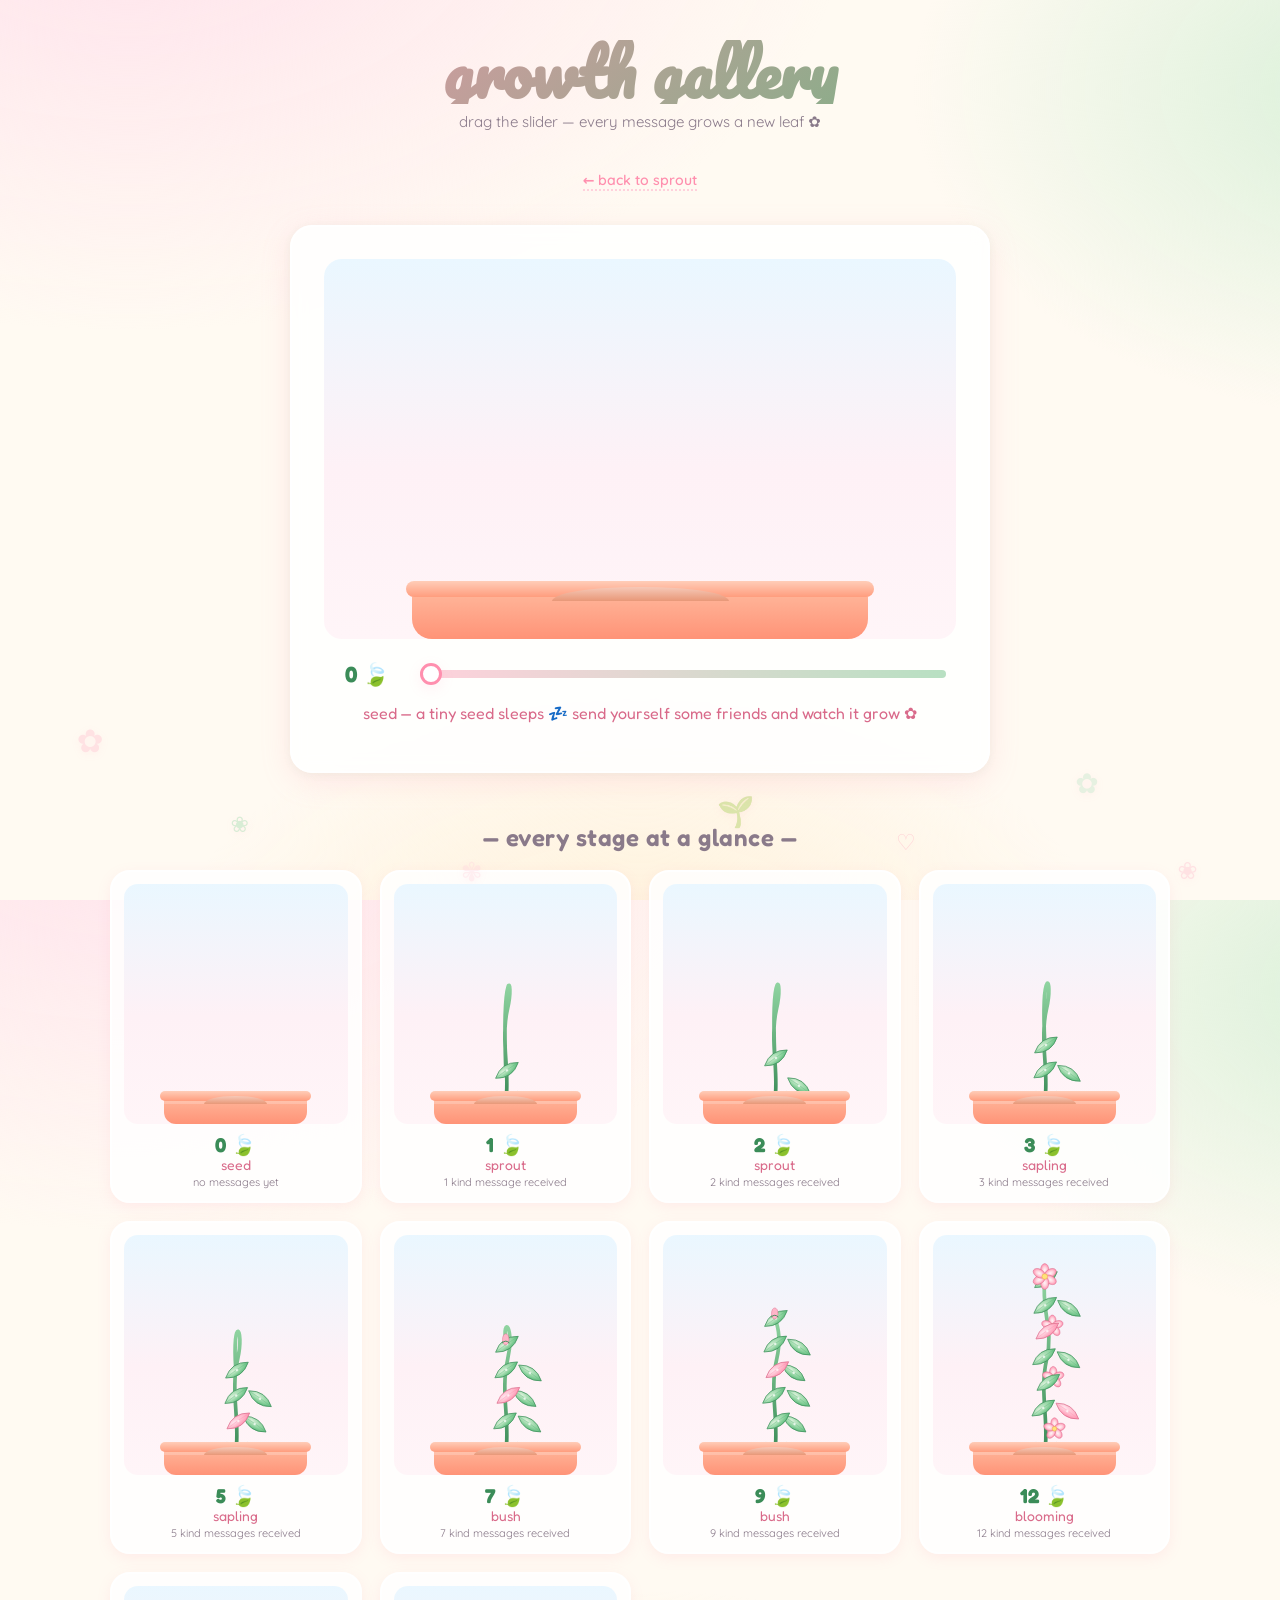
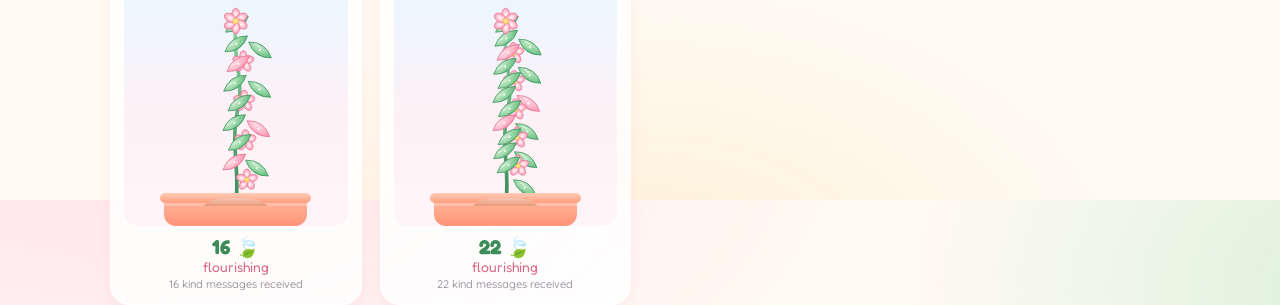
==== growth.html @ 99b77cde "initial commit: Sprout — cute plant-message app" ====
<!DOCTYPE html>
<html lang="en">
<head>
<meta charset="UTF-8" />
<meta name="viewport" content="width=device-width, initial-scale=1.0"/>
<title>Sprout ✿ growth gallery</title>
<link rel="preconnect" href="https://fonts.googleapis.com">
<link rel="preconnect" href="https://fonts.gstatic.com" crossorigin>
<link href="https://fonts.googleapis.com/css2?family=Fredoka:wght@400;500;600;700&family=Pacifico&family=Quicksand:wght@400;500;600&display=swap" rel="stylesheet">
<link rel="stylesheet" href="styles.css"/>
<style>
  body { padding-bottom: 60px; }

  .gallery-header {
    text-align: center;
    padding: 40px 20px 10px;
  }
  .gallery-header h1 { margin: 0; }
  .gallery-header .tagline { margin-top: 8px; }
  .gallery-back {
    display: inline-block;
    margin-top: 12px;
    font-size: 14px;
    color: var(--pink-500);
    text-decoration: none;
    font-weight: 600;
    border-bottom: 2px dotted var(--pink-200);
  }
  .gallery-back:hover { color: var(--pink-700); }

  .slider-card {
    max-width: 700px;
    margin: 24px auto;
    text-align: center;
  }
  .slider-card .big-plant {
    height: 380px;
    background: linear-gradient(180deg, #eaf7ff 0%, #fef1f6 55%, #fff5f8 100%);
    border-radius: 18px;
    overflow: hidden;
    position: relative;
    display: flex;
    justify-content: center;
    align-items: flex-end;
  }
  .slider-card .big-plant svg { width: 100%; height: 100%; }
  .slider-card .big-plant .ground {
    position: absolute; bottom: 38px; left: 18%; right: 18%; height: 14px;
    background: linear-gradient(180deg, #f6c9b8, #e89878);
    border-radius: 50% 50% 0 0 / 100% 100% 0 0;
    z-index: 1;
  }
  .slider-card .big-plant .pot-base {
    position: absolute; bottom: 0; left: 14%; right: 14%; height: 50px;
    background: linear-gradient(180deg, #ffb89c 0%, #ff9377 100%);
    border-radius: 0 0 20px 20px;
  }
  .slider-card .big-plant .pot-base::before {
    content: ''; position: absolute; top: -8px; left: -6px; right: -6px; height: 16px;
    background: linear-gradient(180deg, #ffcdb8, #ff9d7e); border-radius: 8px;
  }

  .slider-row {
    display: flex;
    align-items: center;
    gap: 16px;
    margin: 22px 8px 8px;
  }
  .slider-row input[type=range] {
    flex: 1;
    -webkit-appearance: none;
    appearance: none;
    height: 8px;
    background: linear-gradient(90deg, var(--pink-200), var(--green-200));
    border-radius: 999px;
    outline: none;
  }
  .slider-row input[type=range]::-webkit-slider-thumb {
    -webkit-appearance: none;
    appearance: none;
    width: 22px; height: 22px;
    background: white;
    border: 3px solid var(--pink-500);
    border-radius: 50%;
    cursor: pointer;
    box-shadow: var(--shadow-soft);
  }
  .slider-row input[type=range]::-moz-range-thumb {
    width: 22px; height: 22px;
    background: white;
    border: 3px solid var(--pink-500);
    border-radius: 50%;
    cursor: pointer;
  }
  .slider-readout {
    font-family: 'Fredoka', sans-serif;
    font-weight: 700;
    font-size: 22px;
    color: var(--green-700);
    min-width: 70px;
  }
  .slider-stage {
    font-family: 'Fredoka', sans-serif;
    color: var(--pink-700);
    font-size: 16px;
  }

  .grid-title {
    text-align: center;
    margin: 50px 0 18px;
    font-family: 'Fredoka', sans-serif;
    color: var(--ink-soft);
    font-weight: 600;
    letter-spacing: 0.5px;
  }
  .grid {
    max-width: 1100px;
    margin: 0 auto;
    padding: 0 20px;
    display: grid;
    grid-template-columns: repeat(auto-fit, minmax(220px, 1fr));
    gap: 18px;
  }
  .mini {
    background: rgba(255, 255, 255, 0.85);
    border: 2px solid white;
    border-radius: 20px;
    box-shadow: var(--shadow-soft);
    padding: 12px;
    text-align: center;
  }
  .mini .frame {
    position: relative;
    height: 240px;
    background: linear-gradient(180deg, #eaf7ff 0%, #fef1f6 55%, #fff5f8 100%);
    border-radius: 14px;
    overflow: hidden;
    display: flex;
    justify-content: center;
    align-items: flex-end;
  }
  .mini .frame svg { width: 100%; height: 100%; }
  .mini .frame .ground {
    position: absolute; bottom: 20px; left: 18%; right: 18%; height: 8px;
    background: linear-gradient(180deg, #f6c9b8, #e89878);
    border-radius: 50% 50% 0 0 / 100% 100% 0 0;
    z-index: 1;
  }
  .mini .frame .pot-base {
    position: absolute; bottom: 0; left: 18%; right: 18%; height: 28px;
    background: linear-gradient(180deg, #ffb89c 0%, #ff9377 100%);
    border-radius: 0 0 12px 12px;
  }
  .mini .frame .pot-base::before {
    content: ''; position: absolute; top: -5px; left: -4px; right: -4px; height: 10px;
    background: linear-gradient(180deg, #ffcdb8, #ff9d7e); border-radius: 5px;
  }
  .mini .count {
    margin-top: 10px;
    font-family: 'Fredoka', sans-serif;
    font-weight: 700;
    color: var(--green-700);
    font-size: 20px;
    line-height: 1.1;
  }
  .mini .stage {
    font-family: 'Fredoka', sans-serif;
    color: var(--pink-700);
    font-size: 14px;
  }
  .mini .small-label {
    font-size: 11px;
    color: var(--ink-soft);
    margin-top: 2px;
  }
</style>
</head>
<body>

<div class="floaties" aria-hidden="true">
  <span class="floaty">✿</span><span class="floaty">❀</span><span class="floaty">✾</span>
  <span class="floaty">🌱</span><span class="floaty">♡</span><span class="floaty">✿</span><span class="floaty">❀</span>
</div>

<div class="gallery-header">
  <h1 class="logo">growth gallery</h1>
  <p class="tagline">drag the slider — every message grows a new leaf ✿</p>
  <a class="gallery-back" href="index.html">← back to sprout</a>
</div>

<!-- big interactive slider -->
<div class="card slider-card">
  <div class="big-plant">
    <svg id="bigSvg" viewBox="0 0 400 520" preserveAspectRatio="xMidYMax meet"></svg>
    <div class="ground"></div>
    <div class="pot-base"></div>
  </div>
  <div class="slider-row">
    <span class="slider-readout"><span id="bigCount">0</span> 🍃</span>
    <input id="bigSlider" type="range" min="0" max="25" step="1" value="0"/>
  </div>
  <p class="slider-stage" id="bigStage">a tiny seed sleeps 💤</p>
</div>

<h2 class="grid-title">— every stage at a glance —</h2>

<div class="grid" id="grid"></div>

<script src="plant.js"></script>
<script>
  // fake leaves: drawPlant only reads .length (and per-leaf properties for click handlers,
  // which we skip here since openLeaf isn't defined on this page)
  const fakeLeaves = n => Array.from({ length: n }, (_, i) => ({
    msg: '', fromName: 'preview', fromId: 'preview', anon: false, at: Date.now() - i * 1000,
  }));

  // ---------- interactive slider ----------
  const slider = document.getElementById('bigSlider');
  const bigSvg = document.getElementById('bigSvg');
  const countLabel = document.getElementById('bigCount');
  const stageLabel = document.getElementById('bigStage');

  function renderBig(n) {
    countLabel.textContent = n;
    const info = stageInfo(n);
    stageLabel.textContent = `${info.name} — ${info.banner}`;
    drawPlant(fakeLeaves(n), bigSvg);
  }
  slider.addEventListener('input', e => renderBig(+e.target.value));
  renderBig(0);

  // ---------- mini grid ----------
  const stops = [0, 1, 2, 3, 5, 7, 9, 12, 16, 22];
  const grid = document.getElementById('grid');
  stops.forEach(n => {
    const info = stageInfo(n);
    const card = document.createElement('div');
    card.className = 'mini';
    card.innerHTML = `
      <div class="frame">
        <svg viewBox="0 0 400 520" preserveAspectRatio="xMidYMax meet"></svg>
        <div class="ground"></div>
        <div class="pot-base"></div>
      </div>
      <div class="count">${n} 🍃</div>
      <div class="stage">${info.name}</div>
      <div class="small-label">${n === 0 ? 'no messages yet' : `${n} kind message${n > 1 ? 's' : ''} received`}</div>
    `;
    grid.appendChild(card);
    const svg = card.querySelector('svg');
    drawPlant(fakeLeaves(n), svg);
  });
</script>

</body>
</html>
---- styles.css ----
/* ============================================================
   Sprout ✿ — pastel cute UI
   ============================================================ */

:root {
  --pink-50:  #fff5f8;
  --pink-100: #ffe3ec;
  --pink-200: #ffd1dc;
  --pink-300: #ffb5c9;
  --pink-500: #ff8fae;
  --pink-700: #d96a8a;

  --green-50:  #f0faf0;
  --green-100: #d8f0d8;
  --green-200: #b8e0c2;
  --green-300: #8fd3a0;
  --green-500: #5ab97a;
  --green-700: #3b8c58;

  --cream:    #fffaf2;
  --ink:      #5a4a5a;
  --ink-soft: #8a7a8a;
  --line:     #f3d6e0;

  --shadow: 0 8px 30px rgba(255, 143, 174, 0.18),
            0 2px 8px  rgba(143, 211, 160, 0.12);
  --shadow-soft: 0 4px 14px rgba(255, 143, 174, 0.12);
  --radius: 22px;
}

* { box-sizing: border-box; }

[hidden] { display: none !important; }

html, body { height: 100%; }

body {
  margin: 0;
  font-family: 'Quicksand', 'Fredoka', system-ui, sans-serif;
  color: var(--ink);
  background:
    radial-gradient(1200px 700px at 10% -10%, var(--pink-100), transparent 60%),
    radial-gradient(900px  600px at 110% 10%, var(--green-100), transparent 55%),
    radial-gradient(800px  500px at 50% 110%, #fff0d6, transparent 60%),
    var(--cream);
  min-height: 100%;
  overflow-x: hidden;
}

/* ---------- floating decorations ---------- */
.floaties {
  position: fixed;
  inset: 0;
  pointer-events: none;
  z-index: 0;
  overflow: hidden;
}
.floaty {
  position: absolute;
  font-size: 28px;
  opacity: 0.35;
  animation: float linear infinite;
  filter: drop-shadow(0 2px 4px rgba(255, 143, 174, 0.25));
}
.floaty:nth-child(1) { left: 6%;  top: 80%;  font-size: 32px; animation-duration: 22s; color: var(--pink-300); }
.floaty:nth-child(2) { left: 18%; top: 90%;  font-size: 22px; animation-duration: 28s; animation-delay: -6s; color: var(--green-300); }
.floaty:nth-child(3) { left: 36%; top: 95%;  font-size: 26px; animation-duration: 25s; animation-delay: -12s; color: var(--pink-200); }
.floaty:nth-child(4) { left: 56%; top: 88%;  font-size: 30px; animation-duration: 30s; animation-delay: -4s; }
.floaty:nth-child(5) { left: 70%; top: 92%;  font-size: 22px; animation-duration: 26s; animation-delay: -16s; color: var(--pink-500); }
.floaty:nth-child(6) { left: 84%; top: 85%;  font-size: 28px; animation-duration: 24s; animation-delay: -9s; color: var(--green-200); }
.floaty:nth-child(7) { left: 92%; top: 95%;  font-size: 24px; animation-duration: 27s; animation-delay: -18s; color: var(--pink-300); }

@keyframes float {
  0%   { transform: translateY(0)    rotate(0deg);   opacity: 0; }
  10%  { opacity: 0.4; }
  90%  { opacity: 0.35; }
  100% { transform: translateY(-110vh) rotate(360deg); opacity: 0; }
}

/* ---------- views ---------- */
.view {
  position: relative;
  z-index: 1;
  min-height: 100vh;
}

/* ---------- typography ---------- */
.logo {
  font-family: 'Pacifico', cursive;
  font-size: 64px;
  margin: 0;
  background: linear-gradient(135deg, var(--pink-500), var(--green-500));
  -webkit-background-clip: text;
  background-clip: text;
  color: transparent;
  text-align: center;
  line-height: 1;
}
.logo.small { font-size: 32px; }
.tagline {
  text-align: center;
  margin: 6px 0 28px;
  color: var(--ink-soft);
  font-size: 15px;
}
h2 {
  font-family: 'Fredoka', sans-serif;
  font-weight: 600;
  margin: 0 0 4px;
  color: var(--pink-700);
}
h3 {
  font-family: 'Fredoka', sans-serif;
  margin: 0;
  color: var(--pink-700);
}
.muted { color: var(--ink-soft); font-size: 14px; margin: 0; }
.muted.small { font-size: 12px; }
.center { text-align: center; }

/* ---------- cards ---------- */
.card {
  background: rgba(255, 255, 255, 0.85);
  backdrop-filter: blur(8px);
  border-radius: var(--radius);
  border: 2px solid white;
  box-shadow: var(--shadow);
  padding: 32px;
}

/* ---------- auth ---------- */
#view-login, #view-signup {
  display: flex;
  align-items: center;
  justify-content: center;
  padding: 40px 20px;
}
.auth-card {
  width: 100%;
  max-width: 420px;
}
.form {
  display: flex;
  flex-direction: column;
  gap: 14px;
  margin-top: 8px;
}
.form label {
  display: flex;
  flex-direction: column;
  gap: 6px;
  font-size: 13px;
  font-weight: 600;
  color: var(--ink-soft);
  letter-spacing: 0.3px;
}
.hint-inline {
  font-weight: 500;
  font-size: 11px;
  color: var(--pink-500);
  letter-spacing: 0;
  margin-left: 4px;
}
.form input::placeholder,
.form textarea::placeholder {
  color: var(--pink-300);
  opacity: 0.85;
}
.form input, .form textarea {
  font-family: inherit;
  font-size: 15px;
  padding: 12px 16px;
  border-radius: 14px;
  border: 2px solid var(--line);
  background: white;
  color: var(--ink);
  outline: none;
  transition: border-color 0.18s, box-shadow 0.18s, transform 0.18s;
}
.form input:focus, .form textarea:focus {
  border-color: var(--pink-300);
  box-shadow: 0 0 0 4px var(--pink-100);
}
.form textarea { resize: vertical; min-height: 90px; }

.form .check {
  flex-direction: row;
  align-items: flex-start;
  gap: 10px;
  font-weight: 500;
  font-size: 13px;
  color: var(--ink);
}
.form .check input { width: 18px; height: 18px; margin-top: 2px; accent-color: var(--pink-500); }

/* ---------- buttons ---------- */
.btn {
  font-family: 'Fredoka', sans-serif;
  font-weight: 600;
  font-size: 16px;
  border: none;
  padding: 13px 22px;
  border-radius: 999px;
  cursor: pointer;
  transition: transform 0.15s, box-shadow 0.18s, filter 0.15s;
  letter-spacing: 0.3px;
  box-shadow: var(--shadow-soft);
}
.btn:hover  { transform: translateY(-2px); filter: brightness(1.04); }
.btn:active { transform: translateY(0);    filter: brightness(0.97); }
.btn-pink {
  background: linear-gradient(135deg, var(--pink-300), var(--pink-500));
  color: white;
}
.btn-green {
  background: linear-gradient(135deg, var(--green-200), var(--green-500));
  color: white;
}

.swap {
  margin: 18px 0 0;
  text-align: center;
  font-size: 14px;
  color: var(--ink-soft);
}
.swap a {
  color: var(--pink-500);
  font-weight: 600;
  text-decoration: none;
  border-bottom: 2px dotted var(--pink-200);
}
.swap a:hover { color: var(--pink-700); }

.error   { color: #e15a73; font-size: 13px; min-height: 18px; margin: 0; }
.success { color: var(--green-700); font-size: 13px; min-height: 18px; margin: 0; }

/* ---------- top bar ---------- */
.topbar {
  display: flex;
  align-items: center;
  justify-content: space-between;
  padding: 16px 28px;
  gap: 16px;
  flex-wrap: wrap;
}
.brand { cursor: pointer; }
.nav { display: flex; gap: 10px; flex-wrap: wrap; }
.navbtn {
  font-family: 'Fredoka', sans-serif;
  font-weight: 500;
  font-size: 14px;
  border: 2px solid white;
  background: rgba(255, 255, 255, 0.7);
  color: var(--ink);
  padding: 9px 16px;
  border-radius: 999px;
  cursor: pointer;
  box-shadow: var(--shadow-soft);
  transition: transform 0.15s, background 0.18s;
}
.navbtn:hover { transform: translateY(-1px); background: white; }
.navbtn.ghost { background: transparent; box-shadow: none; color: var(--ink-soft); border-color: transparent; }
.navbtn.ghost:hover { color: var(--pink-500); background: var(--pink-50); }

/* ---------- main layout ---------- */
.main-wrap {
  max-width: 1100px;
  margin: 0 auto;
  padding: 8px 24px 60px;
  display: grid;
  grid-template-columns: 320px 1fr;
  gap: 24px;
}
@media (max-width: 820px) {
  .main-wrap { grid-template-columns: 1fr; }
}

/* ---------- profile ---------- */
.profile-card { text-align: center; }
.avatar {
  width: 96px;
  height: 96px;
  border-radius: 50%;
  margin: 0 auto 12px;
  background: linear-gradient(135deg, var(--pink-200), var(--green-200));
  display: grid;
  place-items: center;
  font-size: 44px;
  box-shadow: var(--shadow-soft);
  border: 4px solid white;
}
.id-chip {
  display: inline-block;
  font-family: 'Fredoka', sans-serif;
  font-weight: 600;
  background: var(--pink-100);
  color: var(--pink-700);
  padding: 6px 14px;
  border-radius: 999px;
  margin: 4px 0 4px;
  cursor: pointer;
  user-select: all;
  letter-spacing: 0.4px;
  transition: background 0.18s;
}
.id-chip:hover { background: var(--pink-200); }
.stats {
  display: flex;
  justify-content: center;
  gap: 24px;
  margin: 18px 0 8px;
}
.stat {
  background: var(--green-50);
  padding: 12px 18px;
  border-radius: 16px;
  min-width: 92px;
  border: 2px solid var(--green-100);
}
.stat-num {
  font-family: 'Fredoka', sans-serif;
  font-weight: 700;
  font-size: 26px;
  color: var(--green-700);
  line-height: 1.1;
}
.stat-label {
  font-size: 12px;
  color: var(--ink-soft);
  margin-top: 2px;
  letter-spacing: 0.4px;
}
.hint {
  font-size: 13px;
  color: var(--ink-soft);
  margin: 14px 0 0;
  line-height: 1.5;
}

/* ---------- plant ---------- */
.plant-card { display: flex; flex-direction: column; }
.plant-stage-banner {
  text-align: center;
  font-family: 'Fredoka', sans-serif;
  font-size: 15px;
  color: var(--green-700);
  background: var(--green-50);
  border: 2px dashed var(--green-200);
  border-radius: 14px;
  padding: 8px 12px;
  margin-bottom: 14px;
}
.plant-area {
  position: relative;
  height: 520px;
  display: flex;
  justify-content: center;
  align-items: flex-end;
  overflow: hidden;
  border-radius: 18px;
  background:
    linear-gradient(180deg, #eaf7ff 0%, #fef1f6 55%, #fff5f8 100%);
}
.pot {
  position: relative;
  width: 100%;
  height: 100%;
  display: flex;
  justify-content: center;
  align-items: flex-end;
}
.pot svg { width: 100%; height: 100%; }
.ground {
  position: absolute;
  bottom: 38px;
  left: 0; right: 0;
  height: 14px;
  background: linear-gradient(180deg, #f6c9b8, #e89878);
  border-radius: 50% 50% 0 0 / 100% 100% 0 0;
  margin: 0 18%;
  z-index: 1;
}
.pot-base {
  position: absolute;
  bottom: 0;
  left: 14%; right: 14%;
  height: 50px;
  background: linear-gradient(180deg, #ffb89c 0%, #ff9377 100%);
  border-radius: 0 0 20px 20px;
  box-shadow: inset 0 8px 0 rgba(255, 255, 255, 0.2);
  z-index: 0;
}
.pot-base::before {
  content: '';
  position: absolute;
  top: -8px; left: -6px; right: -6px;
  height: 16px;
  background: linear-gradient(180deg, #ffcdb8, #ff9d7e);
  border-radius: 8px;
}

/* leaves are svg <g> elements, click target */
#plantSvg g.leaf { cursor: pointer; transition: transform 0.25s; transform-box: fill-box; transform-origin: center; }
#plantSvg g.leaf:hover { transform: scale(1.12); }
#plantSvg g.flower { cursor: pointer; transform-box: fill-box; transform-origin: center; }
#plantSvg g.flower:hover { transform: scale(1.12); }
#plantSvg .grow-in { animation: growIn 0.6s ease-out both; transform-box: fill-box; transform-origin: center; }
@keyframes growIn {
  0%   { transform: scale(0) rotate(-20deg); opacity: 0; }
  60%  { transform: scale(1.15) rotate(8deg); opacity: 1; }
  100% { transform: scale(1) rotate(0); }
}
#plantSvg .sway { animation: sway 4s ease-in-out infinite; transform-box: fill-box; transform-origin: bottom center; }
@keyframes sway {
  0%, 100% { transform: rotate(-2deg); }
  50%      { transform: rotate(2deg); }
}

/* ---------- modal ---------- */
.modal {
  position: fixed;
  inset: 0;
  background: rgba(90, 74, 90, 0.35);
  backdrop-filter: blur(4px);
  display: flex;
  align-items: center;
  justify-content: center;
  z-index: 50;
  padding: 20px;
  animation: fadeIn 0.18s ease-out;
}
@keyframes fadeIn { from { opacity: 0; } to { opacity: 1; } }
.modal-card {
  background: var(--cream);
  border-radius: var(--radius);
  border: 2px solid white;
  box-shadow: var(--shadow);
  padding: 28px;
  width: 100%;
  max-width: 440px;
  position: relative;
  animation: pop 0.22s ease-out;
}
.modal-card.wide  { max-width: 560px; }
.modal-card.small { max-width: 380px; }
@keyframes pop {
  from { transform: scale(0.94); opacity: 0; }
  to   { transform: scale(1);    opacity: 1; }
}
.x {
  position: absolute;
  top: 12px; right: 14px;
  border: none;
  background: var(--pink-100);
  color: var(--pink-700);
  width: 30px; height: 30px;
  border-radius: 50%;
  cursor: pointer;
  font-weight: 600;
  font-family: inherit;
  transition: background 0.18s, transform 0.15s;
}
.x:hover { background: var(--pink-200); transform: rotate(90deg); }

/* ---------- sent list ---------- */
.sent-list {
  list-style: none;
  padding: 0;
  margin: 16px 0 0;
  max-height: 50vh;
  overflow-y: auto;
  display: flex;
  flex-direction: column;
  gap: 10px;
}
.sent-item {
  background: white;
  border: 2px solid var(--pink-100);
  border-radius: 16px;
  padding: 12px 14px;
}
.sent-item .row {
  display: flex;
  justify-content: space-between;
  font-size: 12px;
  color: var(--ink-soft);
  margin-bottom: 4px;
}
.sent-item .to {
  font-weight: 600;
  color: var(--pink-700);
}
.sent-item .anon-tag {
  display: inline-block;
  background: var(--green-100);
  color: var(--green-700);
  border-radius: 999px;
  padding: 1px 8px;
  font-size: 11px;
  margin-left: 6px;
}
.sent-item .msg { font-size: 14px; }
.empty {
  text-align: center;
  color: var(--ink-soft);
  padding: 30px 0;
  font-size: 14px;
}

/* ---------- leaf modal ---------- */
.leaf-head {
  display: flex;
  align-items: center;
  gap: 14px;
  margin-bottom: 10px;
}
.leaf-emoji {
  font-size: 32px;
  background: var(--green-100);
  width: 56px;
  height: 56px;
  border-radius: 50%;
  display: grid;
  place-items: center;
  border: 3px solid white;
  box-shadow: var(--shadow-soft);
}
.leaf-msg {
  background: var(--pink-50);
  border: 2px solid var(--pink-100);
  border-radius: 14px;
  padding: 14px;
  font-size: 15px;
  line-height: 1.5;
  white-space: pre-wrap;
  word-break: break-word;
}

/* ---------- toast ---------- */
.toast {
  position: fixed;
  bottom: 30px;
  left: 50%;
  transform: translateX(-50%) translateY(20px);
  background: var(--green-500);
  color: white;
  padding: 12px 24px;
  border-radius: 999px;
  font-family: 'Fredoka', sans-serif;
  font-weight: 600;
  box-shadow: var(--shadow);
  z-index: 100;
  opacity: 0;
  transition: opacity 0.25s, transform 0.25s;
}
.toast.show {
  opacity: 1;
  transform: translateX(-50%) translateY(0);
}
.toast.pink { background: var(--pink-500); }
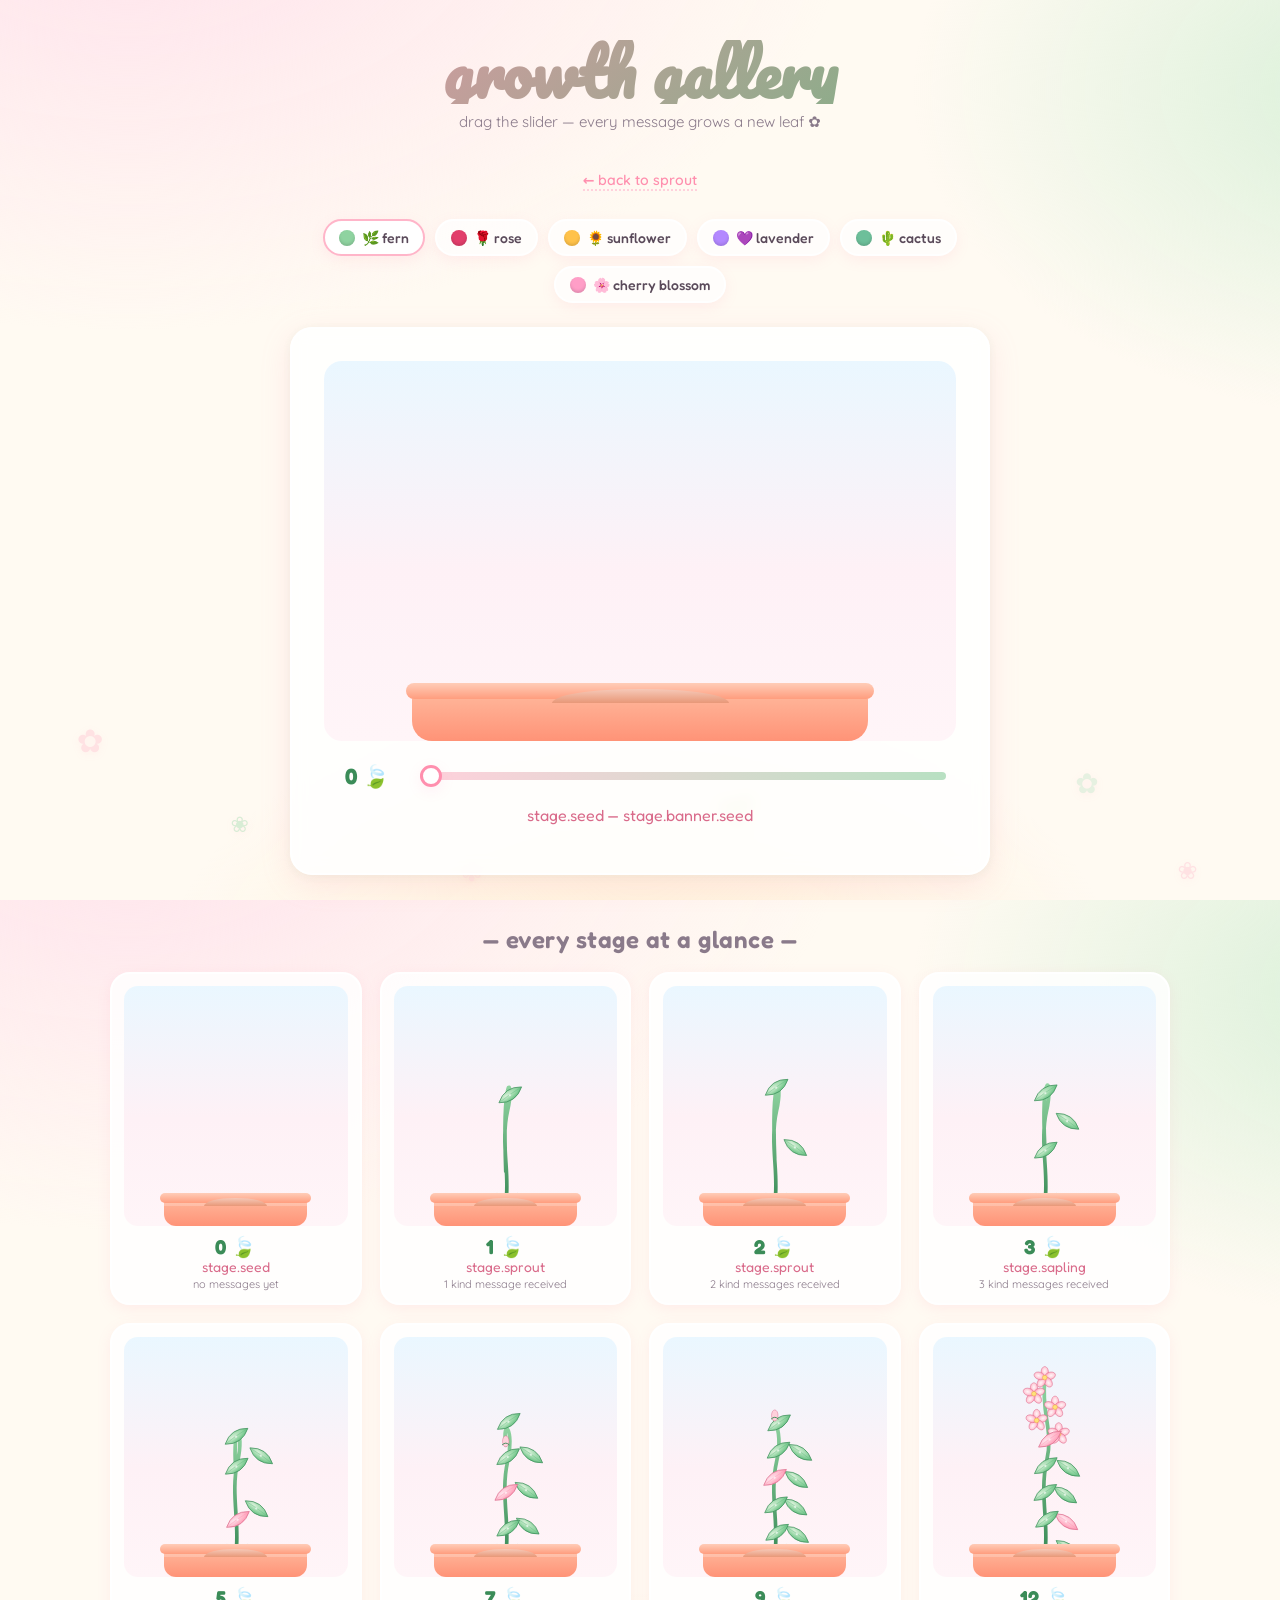
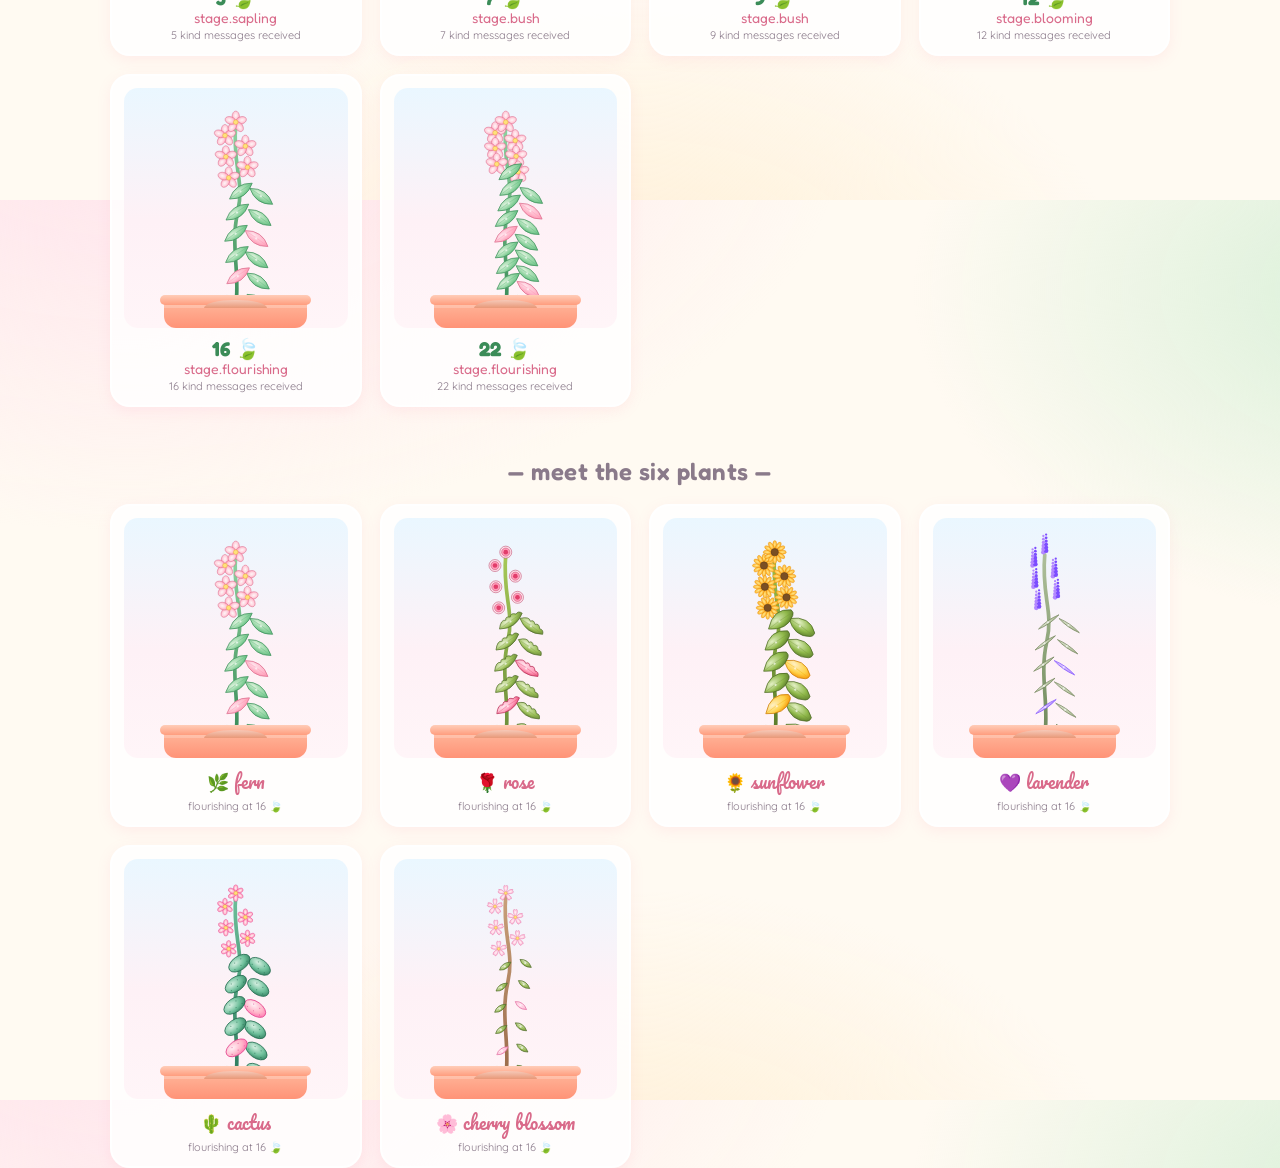
==== commit 9b518280: "unify avatar styling, clean URLs, growth gallery species - All profile avatars (profile card, topbar" ====
--- a/growth.html
+++ b/growth.html
@@ -28,6 +28,39 @@
   }
   .gallery-back:hover { color: var(--pink-700); }
 
+  /* species picker */
+  .species-picker {
+    display: flex;
+    flex-wrap: wrap;
+    justify-content: center;
+    gap: 10px;
+    max-width: 720px;
+    margin: 18px auto 0;
+    padding: 0 16px;
+  }
+  .species-btn {
+    display: inline-flex;
+    align-items: center;
+    gap: 7px;
+    font-family: 'Fredoka', sans-serif;
+    font-weight: 500;
+    font-size: 14px;
+    color: var(--ink);
+    background: rgba(255, 255, 255, 0.7);
+    border: 2px solid white;
+    border-radius: 999px;
+    padding: 8px 14px;
+    cursor: pointer;
+    box-shadow: var(--shadow-soft);
+    transition: transform 0.15s, border-color 0.18s, background 0.18s;
+  }
+  .species-btn:hover { transform: translateY(-1px); }
+  .species-btn.active { border-color: var(--pink-300); background: white; }
+  .species-swatch {
+    width: 16px; height: 16px; border-radius: 50%;
+    box-shadow: inset 0 -2px 3px rgba(0,0,0,0.12);
+  }
+
   .slider-card {
     max-width: 700px;
     margin: 24px auto;
@@ -173,6 +206,12 @@
     color: var(--ink-soft);
     margin-top: 2px;
   }
+  .mini .species-name {
+    font-family: 'Pacifico', cursive;
+    color: var(--pink-700);
+    font-size: 18px;
+    margin-top: 8px;
+  }
 </style>
 </head>
 <body>
@@ -185,8 +224,11 @@
 <div class="gallery-header">
   <h1 class="logo">growth gallery</h1>
   <p class="tagline">drag the slider — every message grows a new leaf ✿</p>
-  <a class="gallery-back" href="index.html">← back to sprout</a>
+  <a class="gallery-back" href="/">← back to sprout</a>
 </div>
+
+<!-- species picker -->
+<div class="species-picker" id="speciesPicker"></div>
 
 <!-- big interactive slider -->
 <div class="card slider-card">
@@ -203,16 +245,48 @@
 </div>
 
 <h2 class="grid-title">— every stage at a glance —</h2>
-
 <div class="grid" id="grid"></div>
+
+<h2 class="grid-title">— meet the six plants —</h2>
+<div class="grid" id="speciesGrid"></div>
 
 <script src="plant.js"></script>
 <script>
-  // fake leaves: drawPlant only reads .length (and per-leaf properties for click handlers,
-  // which we skip here since openLeaf isn't defined on this page)
+  // fake leaves: drawPlant only reads .length (and per-leaf props for click
+  // handlers, which we skip here since openLeaf isn't defined on this page)
   const fakeLeaves = n => Array.from({ length: n }, (_, i) => ({
     msg: '', fromName: 'preview', fromId: 'preview', anon: false, at: Date.now() - i * 1000,
   }));
+
+  // pretty labels + swatch colors for the six species (order matches PLANT_SPECIES)
+  const SPECIES_META = [
+    { name: 'fern',          emoji: '🌿', swatch: '#8fd3a0' },
+    { name: 'rose',          emoji: '🌹', swatch: '#e23e6b' },
+    { name: 'sunflower',     emoji: '🌻', swatch: '#ffc24a' },
+    { name: 'lavender',      emoji: '💜', swatch: '#b388ff' },
+    { name: 'cactus',        emoji: '🌵', swatch: '#6dbf9a' },
+    { name: 'cherry blossom',emoji: '🌸', swatch: '#ff9ec7' },
+  ];
+
+  let currentSpecies = 0;
+
+  // ---------- species picker ----------
+  const picker = document.getElementById('speciesPicker');
+  SPECIES_META.forEach((m, i) => {
+    const btn = document.createElement('button');
+    btn.className = 'species-btn' + (i === 0 ? ' active' : '');
+    btn.dataset.species = i;
+    btn.innerHTML = `<span class="species-swatch" style="background:${m.swatch}"></span>${m.emoji} ${m.name}`;
+    picker.appendChild(btn);
+  });
+  picker.addEventListener('click', e => {
+    const btn = e.target.closest('.species-btn');
+    if (!btn) return;
+    currentSpecies = +btn.dataset.species;
+    document.querySelectorAll('.species-btn').forEach(b => b.classList.toggle('active', b === btn));
+    renderBig(+slider.value);
+    renderStageGrid();
+  });
 
   // ---------- interactive slider ----------
   const slider = document.getElementById('bigSlider');
@@ -224,16 +298,38 @@
     countLabel.textContent = n;
     const info = stageInfo(n);
     stageLabel.textContent = `${info.name} — ${info.banner}`;
-    drawPlant(fakeLeaves(n), bigSvg);
+    drawPlant(fakeLeaves(n), bigSvg, { species: currentSpecies });
   }
   slider.addEventListener('input', e => renderBig(+e.target.value));
-  renderBig(0);
-
-  // ---------- mini grid ----------
+
+  // ---------- "every stage" grid (follows the selected species) ----------
   const stops = [0, 1, 2, 3, 5, 7, 9, 12, 16, 22];
   const grid = document.getElementById('grid');
-  stops.forEach(n => {
-    const info = stageInfo(n);
+  function renderStageGrid() {
+    grid.innerHTML = '';
+    stops.forEach(n => {
+      const info = stageInfo(n);
+      const card = document.createElement('div');
+      card.className = 'mini';
+      card.innerHTML = `
+        <div class="frame">
+          <svg viewBox="0 0 400 520" preserveAspectRatio="xMidYMax meet"></svg>
+          <div class="ground"></div>
+          <div class="pot-base"></div>
+        </div>
+        <div class="count">${n} 🍃</div>
+        <div class="stage">${info.name}</div>
+        <div class="small-label">${n === 0 ? 'no messages yet' : `${n} kind message${n > 1 ? 's' : ''} received`}</div>
+      `;
+      grid.appendChild(card);
+      drawPlant(fakeLeaves(n), card.querySelector('svg'), { species: currentSpecies });
+    });
+  }
+
+  // ---------- "meet the six plants" showcase (all species, flourishing) ----------
+  const speciesGrid = document.getElementById('speciesGrid');
+  const SHOWCASE_N = 16;
+  SPECIES_META.forEach((m, i) => {
     const card = document.createElement('div');
     card.className = 'mini';
     card.innerHTML = `
@@ -242,14 +338,16 @@
         <div class="ground"></div>
         <div class="pot-base"></div>
       </div>
-      <div class="count">${n} 🍃</div>
-      <div class="stage">${info.name}</div>
-      <div class="small-label">${n === 0 ? 'no messages yet' : `${n} kind message${n > 1 ? 's' : ''} received`}</div>
+      <div class="species-name">${m.emoji} ${m.name}</div>
+      <div class="small-label">flourishing at ${SHOWCASE_N} 🍃</div>
     `;
-    grid.appendChild(card);
-    const svg = card.querySelector('svg');
-    drawPlant(fakeLeaves(n), svg);
+    speciesGrid.appendChild(card);
+    drawPlant(fakeLeaves(SHOWCASE_N), card.querySelector('svg'), { species: i });
   });
+
+  // initial paint
+  renderBig(0);
+  renderStageGrid();
 </script>
 
 </body>
--- a/styles.css
+++ b/styles.css
@@ -32,11 +32,116 @@
 
 [hidden] { display: none !important; }
 
+/* ---------- language toggle ---------- */
+.lang-toggle {
+  position: fixed;
+  top: 14px;
+  right: 14px;
+  z-index: 100;
+  display: inline-flex;
+  align-items: center;
+  background: rgba(255, 255, 255, 0.85);
+  border: 1px solid var(--pink-100);
+  border-radius: 999px;
+  box-shadow: var(--shadow-soft);
+  padding: 3px;
+  font-family: 'Fredoka', 'Jua', sans-serif;
+  font-size: 12px;
+  backdrop-filter: blur(6px);
+}
+.lang-opt {
+  border: none;
+  background: transparent;
+  color: var(--ink-soft);
+  padding: 5px 11px;
+  border-radius: 999px;
+  cursor: pointer;
+  font-family: inherit;
+  font-size: inherit;
+  font-weight: 600;
+  transition: background 0.15s ease, color 0.15s ease;
+  min-width: 30px;
+}
+.lang-opt:hover:not(.active) { color: var(--pink-500); }
+.lang-opt.active {
+  background: var(--pink-300);
+  color: white;
+}
+[lang="ko"] .lang-opt { font-family: 'Quicksand', 'Jua', sans-serif; }
+/* inline variant sits inside the topbar nav, aligned with the tabs */
+.lang-toggle.lang-inline {
+  position: static;
+  align-self: center;
+}
+
+/* ---------- profile menu (topbar) ---------- */
+.profile-menu { position: relative; align-self: center; }
+.profile-btn {
+  border: 2px solid white;
+  background: rgba(255, 255, 255, 0.7);
+  padding: 2px;
+  border-radius: 50%;
+  cursor: pointer;
+  box-shadow: var(--shadow-soft);
+  transition: transform 0.15s ease, box-shadow 0.18s ease;
+  line-height: 0;
+}
+.profile-btn:hover { transform: translateY(-1px); box-shadow: 0 5px 16px rgba(255,143,174,0.25); }
+.profile-avatar {
+  display: flex;
+  align-items: center;
+  justify-content: center;
+  width: 36px;
+  height: 36px;
+  border-radius: 50%;
+  background: linear-gradient(135deg, var(--pink-200), var(--green-200));
+  color: var(--ink);
+  font-family: 'Fredoka', 'Jua', sans-serif;
+  font-weight: 700;
+  font-size: 18px;
+}
+.profile-dropdown {
+  position: absolute;
+  top: calc(100% + 8px);
+  right: 0;
+  z-index: 80;
+  margin: 0;
+  padding: 6px;
+  list-style: none;
+  min-width: 168px;
+  background: white;
+  border: 2px solid var(--pink-100);
+  border-radius: 16px;
+  box-shadow: 0 10px 28px rgba(255, 143, 174, 0.24);
+}
+.profile-dropdown li { list-style: none; }
+.pd-item {
+  width: 100%;
+  text-align: left;
+  border: none;
+  background: transparent;
+  color: var(--ink);
+  font-family: 'Fredoka', 'Jua', sans-serif;
+  font-size: 14px;
+  font-weight: 500;
+  padding: 10px 12px;
+  border-radius: 10px;
+  cursor: pointer;
+  transition: background 0.12s ease, color 0.12s ease;
+}
+.pd-item:hover { background: var(--pink-50); }
+.pd-danger { color: var(--ink-soft); }
+.pd-danger:hover { background: var(--pink-50); color: var(--pink-700); }
+@media (max-width: 520px) {
+  .lang-toggle { top: 10px; right: 10px; font-size: 11px; }
+  .lang-opt { padding: 4px 9px; min-width: 26px; }
+}
+
 html, body { height: 100%; }
 
 body {
   margin: 0;
-  font-family: 'Quicksand', 'Fredoka', system-ui, sans-serif;
+  font-family: 'Quicksand', 'Fredoka', 'Poor Story', system-ui, sans-serif;
   color: var(--ink);
   background:
     radial-gradient(1200px 700px at 10% -10%, var(--pink-100), transparent 60%),
@@ -81,12 +186,11 @@
 .view {
   position: relative;
   z-index: 1;
-  min-height: 100vh;
 }
 
 /* ---------- typography ---------- */
 .logo {
-  font-family: 'Pacifico', cursive;
+  font-family: 'Pacifico', 'Gaegu', cursive;
   font-size: 64px;
   margin: 0;
   background: linear-gradient(135deg, var(--pink-500), var(--green-500));
@@ -104,13 +208,13 @@
   font-size: 15px;
 }
 h2 {
-  font-family: 'Fredoka', sans-serif;
+  font-family: 'Fredoka', 'Jua', sans-serif;
   font-weight: 600;
   margin: 0 0 4px;
   color: var(--pink-700);
 }
 h3 {
-  font-family: 'Fredoka', sans-serif;
+  font-family: 'Fredoka', 'Jua', sans-serif;
   margin: 0;
   color: var(--pink-700);
 }
@@ -129,15 +233,200 @@
 }
 
 /* ---------- auth ---------- */
-#view-login, #view-signup {
+#view-login, #view-signup, #view-shared, #view-onboarding {
   display: flex;
   align-items: center;
   justify-content: center;
   padding: 40px 20px;
+  min-height: 100vh;
+}
+/* main view hugs its content so the footer sits right beneath it */
+#view-main { min-height: auto; }
+
+/* ---------- onboarding ---------- */
+.onboard-card {
+  width: 100%;
+  max-width: 460px;
+  text-align: center;
+}
+.onboard-lead {
+  font-size: 16px;
+  color: var(--ink);
+  margin: 8px 0 18px;
+  line-height: 1.5;
+}
+.onboard-points {
+  list-style: none;
+  padding: 0;
+  margin: 0 0 22px;
+  text-align: left;
+  display: flex;
+  flex-direction: column;
+  gap: 12px;
+}
+.onboard-points li {
+  background: var(--pink-50);
+  border: 1.5px solid var(--pink-100);
+  border-radius: 14px;
+  padding: 12px 14px;
+  font-size: 14px;
+  color: var(--ink);
+  line-height: 1.4;
+}
+.onboard-step h2 { font-size: 22px; margin-bottom: 4px; }
+.onboard-step .muted { margin-bottom: 16px; }
+.onboard-step input {
+  width: 100%;
+  font-family: inherit;
+  font-size: 15px;
+  padding: 12px 16px;
+  border-radius: 14px;
+  border: 2px solid var(--line);
+  background: white;
+  color: var(--ink);
+  outline: none;
+  margin-bottom: 16px;
+}
+.onboard-step input:focus { border-color: var(--pink-300); box-shadow: 0 0 0 4px var(--pink-100); }
+.onboard-step .btn { width: 100%; }
+
+.seed-grid {
+  display: grid;
+  grid-template-columns: repeat(3, 1fr);
+  gap: 12px;
+  margin: 6px 0 20px;
+}
+.seed-card {
+  display: flex;
+  flex-direction: column;
+  align-items: center;
+  gap: 6px;
+  padding: 14px 8px;
+  border: 2px solid var(--line);
+  border-radius: 16px;
+  background: rgba(255, 255, 255, 0.7);
+  cursor: pointer;
+  transition: transform 0.15s ease, border-color 0.18s ease, box-shadow 0.18s ease;
+}
+.seed-card:hover { transform: translateY(-2px); box-shadow: var(--shadow-soft); }
+.seed-card.selected {
+  border-color: var(--pink-300);
+  box-shadow: 0 0 0 4px var(--pink-100);
+}
+.seed-shape {
+  width: 46px;
+  height: 46px;
+  border-radius: 50%;
+  display: flex;
+  align-items: center;
+  justify-content: center;
+  box-shadow: inset 0 -3px 6px rgba(0,0,0,0.06);
+}
+.seed-dot {
+  width: 15px;
+  height: 21px;
+  background: linear-gradient(135deg, #b07a4e 0%, #8a5a34 60%, #6e441f 100%);
+  border-radius: 50% 50% 48% 48% / 64% 64% 36% 36%;
+  transform: rotate(-18deg);
+  box-shadow: inset 1px 2px 2px rgba(255,255,255,0.25), inset -1px -2px 3px rgba(0,0,0,0.2);
+}
+.seed-label {
+  font-size: 11px;
+  color: var(--ink-soft);
+  font-family: 'Fredoka', 'Jua', sans-serif;
 }
 .auth-card {
   width: 100%;
   max-width: 420px;
+}
+
+/* ---------- shared (public read-only) plant ---------- */
+.shared-wrap {
+  width: 100%;
+  max-width: 480px;
+  text-align: center;
+}
+.shared-wrap .plant-name { cursor: default; }
+.shared-wrap .plant-name:hover { transform: none; box-shadow: var(--shadow-soft); }
+.shared-wrap .plant-area { margin: 14px auto 0; }
+.shared-wrap #sharedCtaBtn {
+  display: inline-block;
+  margin-top: 18px;
+  text-decoration: none;
+}
+
+/* ---------- neighbor picker (send modal) ---------- */
+.send-to-wrap {
+  position: relative;
+  width: 100%;
+}
+.send-to-wrap input { width: 100%; }
+.neighbor-dropdown {
+  position: absolute;
+  top: calc(100% + 4px);
+  left: 0;
+  right: 0;
+  z-index: 60;
+  margin: 0;
+  padding: 4px;
+  list-style: none;
+  max-height: 220px;
+  overflow-y: auto;
+  background: white;
+  border: 2px solid var(--pink-100);
+  border-radius: 14px;
+  box-shadow: 0 8px 24px rgba(255, 143, 174, 0.22);
+}
+.neighbor-item {
+  display: flex;
+  align-items: center;
+  gap: 10px;
+  padding: 8px 10px;
+  border-radius: 10px;
+  cursor: pointer;
+  transition: background 0.12s ease;
+}
+.neighbor-item:hover { background: var(--pink-50); }
+.ni-avatar {
+  width: 28px;
+  height: 28px;
+  flex: none;
+  display: flex;
+  align-items: center;
+  justify-content: center;
+  border-radius: 50%;
+  background: linear-gradient(135deg, var(--pink-200), var(--green-200));
+  color: var(--ink);
+  font-family: 'Fredoka', 'Jua', sans-serif;
+  font-weight: 700;
+  font-size: 14px;
+}
+.ni-name {
+  flex: 1 1 auto;
+  font-weight: 600;
+  color: var(--ink);
+  font-size: 14px;
+  white-space: nowrap;
+  overflow: hidden;
+  text-overflow: ellipsis;
+}
+.ni-leaves {
+  flex: none;
+  font-size: 12px;
+  color: var(--ink-soft);
+}
+
+/* ---------- plant action buttons ---------- */
+.plant-actions {
+  display: flex;
+  flex-direction: column;
+  gap: 10px;
+  align-items: center;
+  margin-top: 12px;
+}
+.share-btn {
+  font-size: 14px;
+  padding: 10px 22px;
 }
 .form {
   display: flex;
@@ -195,7 +484,7 @@
 
 /* ---------- buttons ---------- */
 .btn {
-  font-family: 'Fredoka', sans-serif;
+  font-family: 'Fredoka', 'Jua', sans-serif;
   font-weight: 600;
   font-size: 16px;
   border: none;
@@ -246,7 +535,7 @@
 .brand { cursor: pointer; }
 .nav { display: flex; gap: 10px; flex-wrap: wrap; }
 .navbtn {
-  font-family: 'Fredoka', sans-serif;
+  font-family: 'Fredoka', 'Jua', sans-serif;
   font-weight: 500;
   font-size: 14px;
   border: 2px solid white;
@@ -261,6 +550,64 @@
 .navbtn:hover { transform: translateY(-1px); background: white; }
 .navbtn.ghost { background: transparent; box-shadow: none; color: var(--ink-soft); border-color: transparent; }
 .navbtn.ghost:hover { color: var(--pink-500); background: var(--pink-50); }
+
+/* ---------- click-to-copy ---------- */
+.copyable {
+  cursor: pointer;
+  border-radius: 6px;
+  padding: 1px 6px;
+  margin: 0 -6px;
+  transition: background 0.15s ease, color 0.15s ease;
+  user-select: all;
+}
+.copyable:hover {
+  background: var(--pink-50);
+  color: var(--pink-700);
+}
+.copyable:active {
+  background: var(--pink-100);
+}
+
+/* ---------- footer ---------- */
+.page-footer {
+  text-align: center;
+  padding: 4px 16px 10px;
+  color: var(--ink-soft);
+  font-size: 11px;
+  opacity: 0.8;
+  letter-spacing: 0.2px;
+  line-height: 1.3;
+}
+.page-footer a {
+  color: var(--ink-soft);
+  text-decoration: none;
+  transition: color 0.15s ease;
+}
+.page-footer a:hover { color: var(--pink-500); text-decoration: underline; }
+.page-footer .dot { margin: 0 6px; opacity: 0.5; }
+
+/* ---------- main page title ---------- */
+.page-title {
+  font-family: 'Pacifico', 'Gaegu', cursive;
+  font-weight: 400;
+  font-size: 32px;
+  color: var(--pink-700);
+  text-align: center;
+  margin: 4px auto 12px;
+  padding: 0 24px;
+  letter-spacing: 0.4px;
+}
+/* Korean variant only — bold Nanum Myeongjo, English keeps Pacifico */
+[lang="ko"] .page-title {
+  font-family: 'Nanum Myeongjo', serif;
+  font-weight: 800;
+  font-size: 30px;
+  letter-spacing: 1px;
+}
+@media (max-width: 520px) {
+  .page-title { font-size: 26px; }
+  [lang="ko"] .page-title { font-size: 24px; }
+}
 
 /* ---------- main layout ---------- */
 .main-wrap {
@@ -285,13 +632,16 @@
   background: linear-gradient(135deg, var(--pink-200), var(--green-200));
   display: grid;
   place-items: center;
+  font-family: 'Fredoka', 'Jua', sans-serif;
+  font-weight: 700;
+  color: var(--ink);
   font-size: 44px;
   box-shadow: var(--shadow-soft);
   border: 4px solid white;
 }
 .id-chip {
   display: inline-block;
-  font-family: 'Fredoka', sans-serif;
+  font-family: 'Fredoka', 'Jua', sans-serif;
   font-weight: 600;
   background: var(--pink-100);
   color: var(--pink-700);
@@ -307,28 +657,32 @@
 .stats {
   display: flex;
   justify-content: center;
-  gap: 24px;
+  gap: 16px;
   margin: 18px 0 8px;
 }
 .stat {
+  flex: 1 1 0;
+  min-width: 0;
   background: var(--green-50);
-  padding: 12px 18px;
+  padding: 12px 14px;
   border-radius: 16px;
-  min-width: 92px;
   border: 2px solid var(--green-100);
+  text-align: center;
 }
 .stat-num {
-  font-family: 'Fredoka', sans-serif;
+  font-family: 'Fredoka', 'Jua', sans-serif;
   font-weight: 700;
   font-size: 26px;
   color: var(--green-700);
   line-height: 1.1;
+  white-space: nowrap;
 }
 .stat-label {
   font-size: 12px;
   color: var(--ink-soft);
   margin-top: 2px;
   letter-spacing: 0.4px;
+  white-space: nowrap;
 }
 .hint {
   font-size: 13px;
@@ -339,9 +693,166 @@
 
 /* ---------- plant ---------- */
 .plant-card { display: flex; flex-direction: column; }
+.plant-name {
+  font-family: 'Pacifico', 'Nanum Myeongjo', cursive;
+  font-weight: 400;
+  font-size: 30px;
+  color: var(--pink-700);
+  text-align: center;
+  margin: 0 auto 14px;
+  padding: 8px 22px;
+  border-radius: 18px;
+  cursor: pointer;
+  display: inline-block;
+  background: linear-gradient(135deg, var(--pink-50) 0%, #fff5f8 100%);
+  border: 2px dashed var(--pink-200);
+  box-shadow: var(--shadow-soft);
+  transition: transform 0.15s ease, box-shadow 0.18s ease, background 0.15s ease;
+  letter-spacing: 0.5px;
+}
+.plant-name:hover {
+  transform: translateY(-2px) rotate(-1deg);
+  box-shadow: 0 6px 20px rgba(255, 143, 174, 0.25);
+  background: var(--pink-50);
+}
+.plant-card { text-align: center; }
+.plant-name.unnamed {
+  font-family: 'Quicksand', 'Poor Story', sans-serif;
+  font-size: 14px;
+  color: var(--ink-soft);
+  font-style: italic;
+  font-weight: 500;
+  border-style: dotted;
+  background: rgba(255, 255, 255, 0.5);
+}
+[lang="ko"] .plant-name {
+  font-family: 'Nanum Myeongjo', serif;
+  font-weight: 800;
+  font-size: 24px;
+  letter-spacing: 1.5px;
+}
+[lang="ko"] .plant-name.unnamed {
+  font-family: 'Quicksand', 'Poor Story', sans-serif;
+  font-weight: 400;
+  font-size: 13px;
+  font-style: normal;
+  letter-spacing: 0.3px;
+}
+
+/* ---------- past plants (graduated) ---------- */
+.past-plants {
+  max-width: 1100px;
+  margin: 8px auto 32px;
+  padding: 0 24px;
+}
+.past-plants .section-h {
+  margin: 8px 0 12px;
+}
+.past-grid {
+  display: grid;
+  grid-template-columns: repeat(auto-fill, minmax(150px, 1fr));
+  gap: 14px;
+}
+.past-card {
+  background: rgba(255, 255, 255, 0.65);
+  border: 2px solid var(--green-100);
+  border-radius: 18px;
+  padding: 10px 8px 12px;
+  text-align: center;
+  box-shadow: var(--shadow-soft);
+  position: relative;
+  opacity: 0.92;
+  cursor: pointer;
+  transition: transform 0.15s ease, box-shadow 0.18s ease, border-color 0.18s ease, opacity 0.18s ease;
+}
+.past-card:hover {
+  transform: translateY(-2px);
+  border-color: var(--green-300);
+  opacity: 1;
+  box-shadow: 0 6px 18px rgba(143, 211, 160, 0.25);
+}
+/* subtle danger button inside the past-plant modal */
+.remove-plant-btn {
+  border: none;
+  background: transparent;
+  color: var(--ink-soft);
+  font-family: 'Fredoka', 'Jua', sans-serif;
+  font-size: 13px;
+  cursor: pointer;
+  padding: 8px 16px;
+  border-radius: 999px;
+  transition: background 0.15s ease, color 0.15s ease;
+}
+.remove-plant-btn:hover {
+  background: var(--pink-50);
+  color: var(--pink-700);
+}
+.remove-plant-btn:disabled { opacity: 0.5; cursor: default; }
+
+/* past-plant modal: plant name is read-only (no rename) */
+#modal-past-plant .plant-name {
+  cursor: default;
+  background: linear-gradient(135deg, var(--pink-50) 0%, #fff5f8 100%);
+}
+#modal-past-plant .plant-name:hover {
+  transform: none;
+  box-shadow: var(--shadow-soft);
+}
+#modal-past-plant .plant-area {
+  margin: 12px auto 0;
+}
+.center { text-align: center; }
+.past-card .mini-plant {
+  position: relative;
+  width: 100%;
+  height: 140px;
+  overflow: hidden;
+}
+.past-card .mini-plant svg {
+  width: 100%;
+  height: 100%;
+}
+.past-card .mini-plant .ground {
+  position: absolute;
+  bottom: 0; left: 0; right: 0;
+  height: 6px;
+  background: var(--green-200);
+  border-radius: 3px;
+}
+.past-card .mini-plant .pot-base {
+  position: absolute;
+  bottom: -2px; left: 50%;
+  transform: translateX(-50%);
+  width: 60%;
+  height: 8px;
+  background: var(--pink-200);
+  border-radius: 4px;
+}
+.past-name {
+  font-family: 'Pacifico', 'Nanum Myeongjo', cursive;
+  font-size: 17px;
+  color: var(--pink-700);
+  margin-top: 6px;
+}
+.past-meta {
+  font-size: 11px;
+  color: var(--ink-soft);
+  margin-top: 2px;
+}
+[lang="ko"] .past-name {
+  font-family: 'Nanum Myeongjo', serif;
+  font-weight: 700;
+  font-size: 15px;
+}
+
+.graduate-btn {
+  font-size: 14px;
+  padding: 10px 22px;
+}
+
 .plant-stage-banner {
   text-align: center;
-  font-family: 'Fredoka', sans-serif;
+  font-family: 'Fredoka', 'Poor Story', sans-serif;
   font-size: 15px;
   color: var(--green-700);
   background: var(--green-50);
@@ -400,10 +911,14 @@
 }
 
 /* leaves are svg <g> elements, click target */
-#plantSvg g.leaf { cursor: pointer; transition: transform 0.25s; transform-box: fill-box; transform-origin: center; }
-#plantSvg g.leaf:hover { transform: scale(1.12); }
-#plantSvg g.flower { cursor: pointer; transform-box: fill-box; transform-origin: center; }
-#plantSvg g.flower:hover { transform: scale(1.12); }
+#plantSvg g.leaf { cursor: pointer; transition: transform 0.18s ease-out; transform-box: fill-box; transform-origin: center; }
+#plantSvg g.leaf:hover { transform: scale(1.1); }
+#plantSvg g.leaf.static { cursor: default; }
+#plantSvg g.leaf.static:hover { transform: none; }
+#plantSvg g.flower { cursor: pointer; transition: transform 0.18s ease-out; transform-box: fill-box; transform-origin: center; }
+#plantSvg g.flower:hover { transform: scale(1.1); }
+#plantSvg g.flower.static { cursor: default; }
+#plantSvg g.flower.static:hover { transform: none; }
 #plantSvg .grow-in { animation: growIn 0.6s ease-out both; transform-box: fill-box; transform-origin: center; }
 @keyframes growIn {
   0%   { transform: scale(0) rotate(-20deg); opacity: 0; }
@@ -435,14 +950,21 @@
   border-radius: var(--radius);
   border: 2px solid white;
   box-shadow: var(--shadow);
-  padding: 28px;
+  padding: 22px;
   width: 100%;
-  max-width: 440px;
+  max-width: 380px;
+  max-height: 88vh;
+  overflow-y: auto;
   position: relative;
   animation: pop 0.22s ease-out;
 }
-.modal-card.wide  { max-width: 560px; }
-.modal-card.small { max-width: 380px; }
+.modal-card.wide       { max-width: 460px; }
+.modal-card.extra-wide { max-width: 600px; }
+.modal-card.small      { max-width: 340px; }
+/* send modal must not clip the neighbor dropdown */
+#modal-send .modal-card { overflow: visible; max-height: none; }
+/* shrink the tall plant area when shown inside a modal */
+.modal .plant-area { height: 340px; }
 @keyframes pop {
   from { transform: scale(0.94); opacity: 0; }
   to   { transform: scale(1);    opacity: 1; }
@@ -546,7 +1068,7 @@
   color: white;
   padding: 12px 24px;
   border-radius: 999px;
-  font-family: 'Fredoka', sans-serif;
+  font-family: 'Fredoka', 'Jua', sans-serif;
   font-weight: 600;
   box-shadow: var(--shadow);
   z-index: 100;
@@ -558,3 +1080,313 @@
   transform: translateX(-50%) translateY(0);
 }
 .toast.pink { background: var(--pink-500); }
+
+/* ---------- my garden ---------- */
+.add-friend {
+  display: flex;
+  gap: 8px;
+  margin: 14px 0 6px;
+}
+.add-friend input {
+  flex: 1;
+  font-family: inherit;
+  font-size: 15px;
+  padding: 12px 16px;
+  border-radius: 14px;
+  border: 2px solid var(--line);
+  background: white;
+  color: var(--ink);
+  outline: none;
+  transition: border-color 0.18s, box-shadow 0.18s;
+}
+.add-friend input:focus {
+  border-color: var(--pink-300);
+  box-shadow: 0 0 0 4px var(--pink-100);
+}
+.add-friend button { padding: 10px 18px; }
+
+.friend-grid {
+  display: grid;
+  grid-template-columns: repeat(auto-fit, minmax(220px, 1fr));
+  gap: 14px;
+  margin-top: 16px;
+  max-height: 60vh;
+  overflow-y: auto;
+  padding-right: 4px;
+}
+
+.friend-card {
+  background: white;
+  border: 2px solid var(--pink-100);
+  border-radius: 18px;
+  padding: 12px;
+  text-align: center;
+  position: relative;
+  transition: transform 0.18s, box-shadow 0.18s;
+}
+.friend-card:hover {
+  transform: translateY(-3px);
+  box-shadow: var(--shadow-soft);
+}
+.friend-card .remove-friend {
+  position: absolute;
+  top: 6px; right: 6px;
+  border: none;
+  background: transparent;
+  color: var(--ink-soft);
+  font-size: 14px;
+  cursor: pointer;
+  width: 26px; height: 26px;
+  border-radius: 50%;
+  transition: background 0.18s, color 0.18s;
+}
+.friend-card .remove-friend:hover {
+  background: var(--pink-100);
+  color: var(--pink-700);
+}
+.friend-card .mini-plant {
+  position: relative;
+  height: 150px;
+  border-radius: 12px;
+  overflow: hidden;
+  background: linear-gradient(180deg, #eaf7ff 0%, #fef1f6 55%, #fff5f8 100%);
+  display: flex;
+  justify-content: center;
+  align-items: flex-end;
+}
+.friend-card .mini-plant svg { width: 100%; height: 100%; }
+.friend-card .mini-plant .ground {
+  position: absolute; bottom: 14px; left: 22%; right: 22%; height: 6px;
+  background: linear-gradient(180deg, #f6c9b8, #e89878);
+  border-radius: 50% 50% 0 0 / 100% 100% 0 0;
+  z-index: 1;
+}
+.friend-card .mini-plant .pot-base {
+  position: absolute; bottom: 0; left: 22%; right: 22%; height: 18px;
+  background: linear-gradient(180deg, #ffb89c 0%, #ff9377 100%);
+  border-radius: 0 0 8px 8px;
+}
+.friend-card .mini-plant .pot-base::before {
+  content: ''; position: absolute; top: -4px; left: -3px; right: -3px; height: 7px;
+  background: linear-gradient(180deg, #ffcdb8, #ff9d7e); border-radius: 4px;
+}
+.friend-card .f-name {
+  font-family: 'Fredoka', 'Jua', sans-serif;
+  font-weight: 600;
+  color: var(--pink-700);
+  margin: 10px 0 0;
+  font-size: 16px;
+}
+.friend-card .f-id {
+  font-size: 12px;
+  color: var(--ink-soft);
+}
+.friend-card .f-stat {
+  font-family: 'Fredoka', 'Jua', sans-serif;
+  font-size: 13px;
+  color: var(--green-700);
+  background: var(--green-50);
+  border: 2px solid var(--green-100);
+  border-radius: 999px;
+  padding: 3px 10px;
+  margin: 8px 0 10px;
+  display: inline-block;
+}
+.friend-card .f-send {
+  font-family: 'Fredoka', 'Jua', sans-serif;
+  font-weight: 600;
+  font-size: 13px;
+  background: linear-gradient(135deg, var(--green-200), var(--green-500));
+  color: white;
+  border: none;
+  padding: 8px 14px;
+  border-radius: 999px;
+  cursor: pointer;
+  box-shadow: var(--shadow-soft);
+  transition: transform 0.15s, filter 0.15s;
+}
+.friend-card .f-send:hover { transform: translateY(-1px); filter: brightness(1.04); }
+
+.friend-empty {
+  text-align: center;
+  color: var(--ink-soft);
+  padding: 30px 12px;
+  font-size: 14px;
+  border: 2px dashed var(--pink-100);
+  border-radius: 14px;
+  margin-top: 16px;
+}
+
+/* ---------- section headers in garden modal ---------- */
+.section-h {
+  font-family: 'Fredoka', 'Jua', sans-serif;
+  font-weight: 600;
+  font-size: 15px;
+  color: var(--ink-soft);
+  margin: 18px 0 8px;
+  letter-spacing: 0.3px;
+}
+.section-h.sub { font-size: 13px; }
+.badge {
+  display: inline-block;
+  background: var(--pink-500);
+  color: white;
+  border-radius: 999px;
+  padding: 1px 8px;
+  font-size: 11px;
+  margin-left: 4px;
+  vertical-align: middle;
+}
+
+/* ---------- request lists ---------- */
+.request-list, .outgoing-list {
+  list-style: none;
+  padding: 0;
+  margin: 0;
+  display: flex;
+  flex-direction: column;
+  gap: 8px;
+}
+.request-item {
+  background: linear-gradient(135deg, #fff5f8 0%, #f0faf0 100%);
+  border: 2px solid var(--pink-100);
+  border-radius: 14px;
+  padding: 10px 12px;
+  display: flex;
+  align-items: center;
+  gap: 12px;
+}
+.request-item .ri-avatar {
+  width: 40px; height: 40px;
+  border-radius: 50%;
+  background: linear-gradient(135deg, var(--pink-200), var(--green-200));
+  display: grid; place-items: center;
+  font-family: 'Fredoka', 'Jua', sans-serif;
+  font-weight: 700;
+  color: var(--ink);
+  font-size: 18px;
+  flex-shrink: 0;
+  border: 2px solid white;
+}
+.request-item .ri-info { flex: 1; min-width: 0; }
+.request-item .ri-name {
+  font-family: 'Fredoka', 'Jua', sans-serif;
+  font-weight: 600;
+  color: var(--pink-700);
+  font-size: 15px;
+}
+.request-item .ri-id {
+  font-size: 12px;
+  color: var(--ink-soft);
+}
+.request-item .ri-msg {
+  font-size: 12px;
+  color: var(--ink);
+  background: white;
+  border-radius: 8px;
+  padding: 4px 8px;
+  margin-top: 4px;
+  display: inline-block;
+}
+.request-item .ri-actions { display: flex; gap: 6px; flex-shrink: 0; }
+.btn-mini {
+  font-family: 'Fredoka', 'Jua', sans-serif;
+  font-weight: 600;
+  font-size: 12px;
+  border: none;
+  padding: 7px 12px;
+  border-radius: 999px;
+  cursor: pointer;
+  box-shadow: var(--shadow-soft);
+  transition: transform 0.12s, filter 0.15s;
+}
+.btn-mini:hover { transform: translateY(-1px); filter: brightness(1.04); }
+.btn-mini.accept {
+  background: linear-gradient(135deg, var(--green-200), var(--green-500));
+  color: white;
+}
+.btn-mini.decline {
+  background: white;
+  color: var(--ink-soft);
+  border: 2px solid var(--line);
+  box-shadow: none;
+}
+
+.outgoing-item {
+  background: white;
+  border: 2px solid var(--line);
+  border-radius: 12px;
+  padding: 8px 12px;
+  display: flex;
+  align-items: center;
+  gap: 10px;
+  font-size: 13px;
+}
+.outgoing-item .oi-name { font-weight: 600; color: var(--pink-700); flex: 1; }
+.outgoing-item .oi-cancel {
+  background: transparent;
+  border: none;
+  color: var(--ink-soft);
+  cursor: pointer;
+  font-size: 14px;
+  padding: 4px 8px;
+  border-radius: 50%;
+  transition: background 0.18s, color 0.18s;
+}
+.outgoing-item .oi-cancel:hover { background: var(--pink-100); color: var(--pink-700); }
+
+/* ---------- leaf invite ---------- */
+.sender-photo {
+  width: 56px; height: 56px;
+  border-radius: 50%;
+  border: 3px solid white;
+  background: linear-gradient(135deg, var(--pink-200), var(--green-200));
+  display: grid;
+  place-items: center;
+  font-family: 'Fredoka', 'Jua', sans-serif;
+  font-weight: 700;
+  font-size: 24px;
+  color: var(--ink);
+  cursor: pointer;
+  box-shadow: var(--shadow-soft);
+  padding: 0;
+  transition: transform 0.18s, box-shadow 0.18s;
+}
+.sender-photo:hover {
+  transform: scale(1.05);
+  box-shadow: 0 4px 16px rgba(255, 143, 174, 0.3);
+}
+.sender-photo.anon {
+  background: linear-gradient(135deg, #e0d4e0, #c8b8c8);
+  cursor: default;
+}
+.sender-photo.anon:hover { transform: none; box-shadow: var(--shadow-soft); }
+
+.leaf-invite-row {
+  text-align: center;
+  margin: 8px 0 4px;
+}
+.leaf-invite-btn {
+  font-size: 13px;
+  padding: 8px 18px;
+}
+.leaf-invite-btn[disabled] {
+  background: var(--green-100);
+  color: var(--green-700);
+  cursor: default;
+  filter: none;
+  transform: none;
+  box-shadow: none;
+}
+
+/* ---------- nav badge ---------- */
+.navbtn .nav-badge {
+  display: inline-block;
+  background: var(--pink-500);
+  color: white;
+  border-radius: 999px;
+  padding: 1px 7px;
+  font-size: 11px;
+  margin-left: 5px;
+  vertical-align: middle;
+}
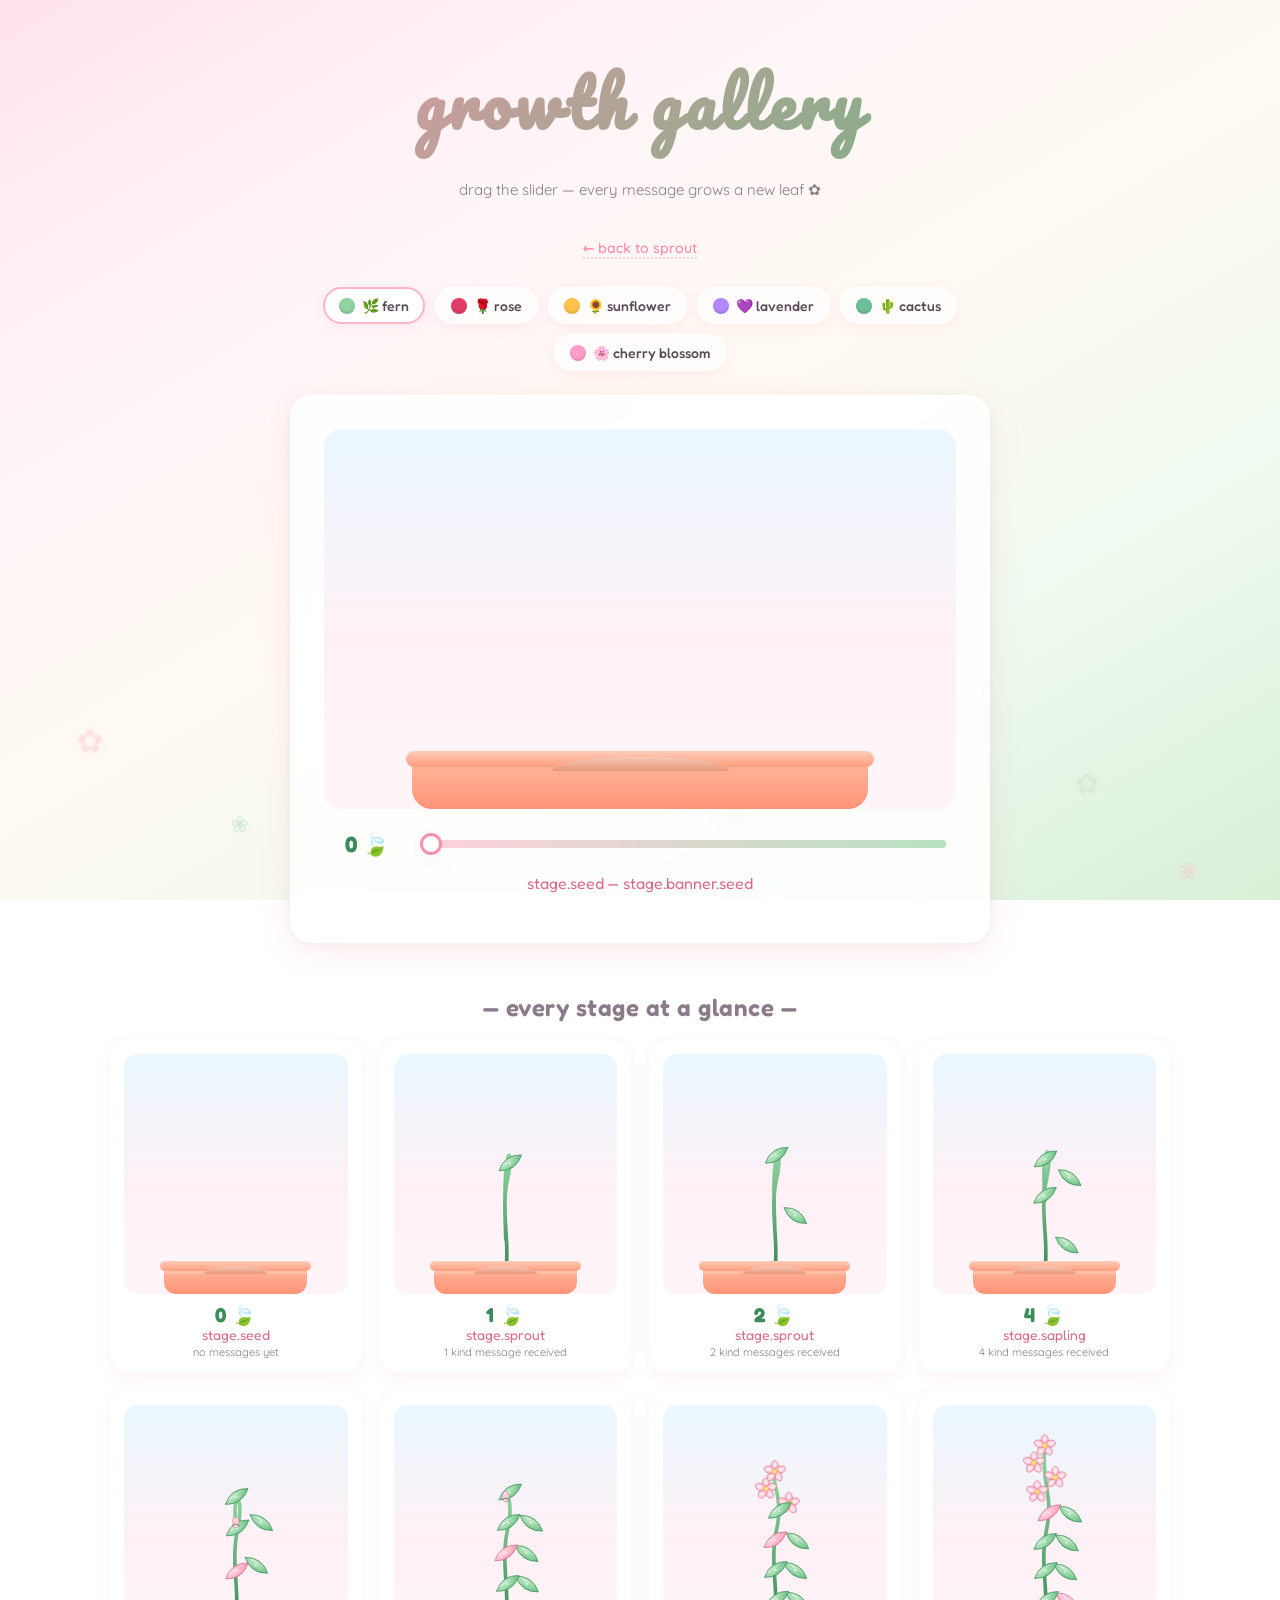
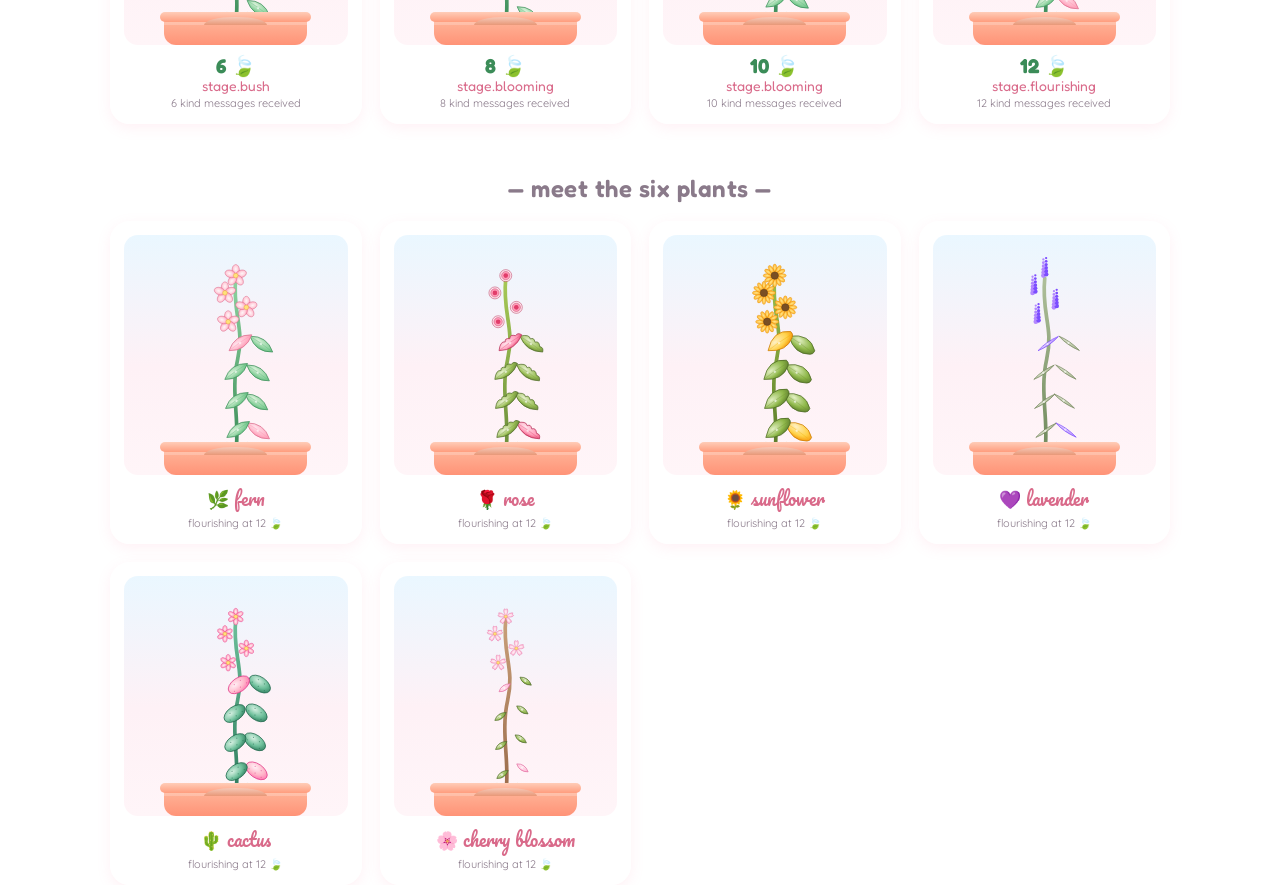
==== commit ebc8ccd4: "cap plants at 12 leaves site-wide - rescale the six growth stages to span 0..12 (flourishing 11-12) " ====
--- a/growth.html
+++ b/growth.html
@@ -16,7 +16,7 @@
     padding: 40px 20px 10px;
   }
   .gallery-header h1 { margin: 0; }
-  .gallery-header .tagline { margin-top: 8px; }
+  .gallery-header .tagline { margin-top: 16px; }
   .gallery-back {
     display: inline-block;
     margin-top: 12px;
@@ -239,7 +239,7 @@
   </div>
   <div class="slider-row">
     <span class="slider-readout"><span id="bigCount">0</span> 🍃</span>
-    <input id="bigSlider" type="range" min="0" max="25" step="1" value="0"/>
+    <input id="bigSlider" type="range" min="0" max="12" step="1" value="0"/>
   </div>
   <p class="slider-stage" id="bigStage">a tiny seed sleeps 💤</p>
 </div>
@@ -303,7 +303,7 @@
   slider.addEventListener('input', e => renderBig(+e.target.value));
 
   // ---------- "every stage" grid (follows the selected species) ----------
-  const stops = [0, 1, 2, 3, 5, 7, 9, 12, 16, 22];
+  const stops = [0, 1, 2, 4, 6, 8, 10, 12];
   const grid = document.getElementById('grid');
   function renderStageGrid() {
     grid.innerHTML = '';
@@ -328,7 +328,7 @@
 
   // ---------- "meet the six plants" showcase (all species, flourishing) ----------
   const speciesGrid = document.getElementById('speciesGrid');
-  const SHOWCASE_N = 16;
+  const SHOWCASE_N = 12;
   SPECIES_META.forEach((m, i) => {
     const card = document.createElement('div');
     card.className = 'mini';
--- a/styles.css
+++ b/styles.css
@@ -3,6 +3,7 @@
    ============================================================ */
 
 :root {
+  color-scheme: light;
   --pink-50:  #fff5f8;
   --pink-100: #ffe3ec;
   --pink-200: #ffd1dc;
@@ -16,6 +17,11 @@
   --green-300: #8fd3a0;
   --green-500: #5ab97a;
   --green-700: #3b8c58;
+  --wood-100:  #f1dec1;
+  --wood-200:  #e2c79f;
+  --wood-300:  #d0ac82;
+  --wood-700:  #b28c68;
+  --wood-ink:  #6b503a;
 
   --cream:    #fffaf2;
   --ink:      #5a4a5a;
@@ -26,6 +32,76 @@
             0 2px 8px  rgba(143, 211, 160, 0.12);
   --shadow-soft: 0 4px 14px rgba(255, 143, 174, 0.12);
   --radius: 22px;
+  --page-bg: linear-gradient(150deg,
+    var(--pink-100) 0%,
+    var(--pink-50) 28%,
+    var(--cream) 50%,
+    var(--green-50) 72%,
+    var(--green-100) 100%);
+  --surface-card: rgba(255, 255, 255, 0.85);
+  --surface-control: rgba(255, 255, 255, 0.7);
+  --surface-popover: #fff;
+  --surface-input: #fff;
+  --surface-soft: rgba(255, 255, 255, 0.65);
+  --surface-muted: rgba(255, 255, 255, 0.5);
+  --surface-hover: #fff;
+  --border-strong: #fff;
+  --plant-bg: linear-gradient(180deg, #eaf7ff 0%, #fef1f6 55%, #fff5f8 100%);
+  --ground-bg: linear-gradient(180deg, #f6c9b8, #e89878);
+  --pot-bg: linear-gradient(180deg, #ffb89c 0%, #ff9377 100%);
+  --pot-rim-bg: linear-gradient(180deg, #ffcdb8, #ff9d7e);
+  --request-bg: linear-gradient(135deg, #fff5f8 0%, #f0faf0 100%);
+  --modal-backdrop: rgba(90, 74, 90, 0.35);
+}
+
+:root[data-theme="dark"] {
+  color-scheme: dark;
+  --pink-50:  #33232c;
+  --pink-100: #432b38;
+  --pink-200: #61384d;
+  --pink-300: #d7799b;
+  --pink-500: #ff9bb8;
+  --pink-700: #ffc4d6;
+
+  --green-50:  #1d2b25;
+  --green-100: #274238;
+  --green-200: #3f6958;
+  --green-300: #74b993;
+  --green-500: #8fd3a0;
+  --green-700: #bce7c8;
+  --wood-100:  #a98a6e;
+  --wood-200:  #8f715b;
+  --wood-300:  #765f50;
+  --wood-700:  #ead2b4;
+  --wood-ink:  #fff4e6;
+
+  --cream:    #211b21;
+  --ink:      #f4e8ef;
+  --ink-soft: #c7b5c0;
+  --line:     #4a3845;
+
+  --shadow: 0 12px 34px rgba(0, 0, 0, 0.38),
+            0 2px 10px rgba(143, 211, 160, 0.08);
+  --shadow-soft: 0 6px 18px rgba(0, 0, 0, 0.28);
+  --page-bg: linear-gradient(150deg,
+    #17191d 0%,
+    #211a22 30%,
+    #1d2021 55%,
+    #17241f 100%);
+  --surface-card: rgba(35, 29, 36, 0.88);
+  --surface-control: rgba(44, 36, 45, 0.84);
+  --surface-popover: #2b232c;
+  --surface-input: #251f27;
+  --surface-soft: rgba(255, 255, 255, 0.07);
+  --surface-muted: rgba(255, 255, 255, 0.05);
+  --surface-hover: rgba(255, 155, 184, 0.12);
+  --border-strong: rgba(255, 255, 255, 0.14);
+  --plant-bg: linear-gradient(180deg, #182631 0%, #241d27 58%, #2b2229 100%);
+  --ground-bg: linear-gradient(180deg, #8f665c, #5f453f);
+  --pot-bg: linear-gradient(180deg, #d78672 0%, #a45f55 100%);
+  --pot-rim-bg: linear-gradient(180deg, #ed9b82, #bd6e5d);
+  --request-bg: linear-gradient(135deg, rgba(255, 155, 184, 0.12) 0%, rgba(143, 211, 160, 0.1) 100%);
+  --modal-backdrop: rgba(8, 9, 12, 0.66);
 }
 
 * { box-sizing: border-box; }
@@ -40,8 +116,8 @@
   z-index: 100;
   display: inline-flex;
   align-items: center;
-  background: rgba(255, 255, 255, 0.85);
-  border: 1px solid var(--pink-100);
+  background: var(--surface-card);
+  border: 1px solid var(--border-strong);
   border-radius: 999px;
   box-shadow: var(--shadow-soft);
   padding: 3px;
@@ -67,18 +143,35 @@
   background: var(--pink-300);
   color: white;
 }
-[lang="ko"] .lang-opt { font-family: 'Quicksand', 'Jua', sans-serif; }
-/* inline variant sits inside the topbar nav, aligned with the tabs */
-.lang-toggle.lang-inline {
-  position: static;
-  align-self: center;
-}
+.theme-toggle {
+  position: fixed;
+  top: 14px;
+  right: 90px;
+  z-index: 100;
+  display: inline-grid;
+  place-items: center;
+  width: 32px;
+  height: 32px;
+  border: 1px solid var(--border-strong);
+  border-radius: 50%;
+  background: var(--surface-card);
+  color: var(--ink-soft);
+  box-shadow: var(--shadow-soft);
+  cursor: pointer;
+  font-family: 'Fredoka', 'Jua', sans-serif;
+  font-size: 16px;
+  line-height: 1;
+  backdrop-filter: blur(6px);
+  transition: transform 0.15s ease, color 0.15s ease, background 0.15s ease;
+}
+.theme-toggle:hover { transform: translateY(-1px); color: var(--pink-500); }
+.theme-toggle[aria-pressed="true"] { color: var(--green-700); }
 
 /* ---------- profile menu (topbar) ---------- */
 .profile-menu { position: relative; align-self: center; }
 .profile-btn {
-  border: 2px solid white;
-  background: rgba(255, 255, 255, 0.7);
+  border: 2px solid var(--border-strong);
+  background: var(--surface-control);
   padding: 2px;
   border-radius: 50%;
   cursor: pointer;
@@ -108,8 +201,8 @@
   margin: 0;
   padding: 6px;
   list-style: none;
-  min-width: 168px;
-  background: white;
+  min-width: 196px;
+  background: var(--surface-popover);
   border: 2px solid var(--pink-100);
   border-radius: 16px;
   box-shadow: 0 10px 28px rgba(255, 143, 174, 0.24);
@@ -130,11 +223,48 @@
   transition: background 0.12s ease, color 0.12s ease;
 }
 .pd-item:hover { background: var(--pink-50); }
+.pd-theme,
+.pd-lang {
+  display: flex;
+  align-items: center;
+  gap: 4px;
+  margin: 4px 6px;
+  padding: 3px;
+  background: var(--surface-control);
+  border: 1px solid var(--border-strong);
+  border-radius: 999px;
+  font-family: 'Fredoka', 'Jua', sans-serif;
+  font-size: 12px;
+}
+.theme-opt {
+  flex: 1;
+  min-width: 0;
+  border: none;
+  background: transparent;
+  color: var(--ink-soft);
+  border-radius: 999px;
+  cursor: pointer;
+  font-family: inherit;
+  font-size: inherit;
+  font-weight: 600;
+  padding: 5px 11px;
+  transition: background 0.15s ease, color 0.15s ease;
+}
+.theme-opt:hover:not(.active) { color: var(--pink-500); }
+.theme-opt.active {
+  background: var(--green-300);
+  color: white;
+}
+.pd-lang .lang-opt {
+  flex: 1;
+  min-width: 0;
+}
 .pd-danger { color: var(--ink-soft); }
 .pd-danger:hover { background: var(--pink-50); color: var(--pink-700); }
 @media (max-width: 520px) {
   .lang-toggle { top: 10px; right: 10px; font-size: 11px; }
   .lang-opt { padding: 4px 9px; min-width: 26px; }
+  .theme-toggle { top: 10px; right: 78px; width: 29px; height: 29px; font-size: 14px; }
 }
 
 html, body { height: 100%; }
@@ -143,11 +273,8 @@
   margin: 0;
   font-family: 'Quicksand', 'Fredoka', 'Poor Story', system-ui, sans-serif;
   color: var(--ink);
-  background:
-    radial-gradient(1200px 700px at 10% -10%, var(--pink-100), transparent 60%),
-    radial-gradient(900px  600px at 110% 10%, var(--green-100), transparent 55%),
-    radial-gradient(800px  500px at 50% 110%, #fff0d6, transparent 60%),
-    var(--cream);
+  background: var(--page-bg);
+  background-attachment: fixed; /* seamless pink→green across the whole viewport */
   min-height: 100%;
   overflow-x: hidden;
 }
@@ -191,21 +318,33 @@
 /* ---------- typography ---------- */
 .logo {
   font-family: 'Pacifico', 'Gaegu', cursive;
-  font-size: 64px;
+  /* shrink on narrow screens so the wordmark never overflows / clips its card */
+  font-size: clamp(42px, 11vw, 64px);
+  /* Pacifico is a connected brush script — a little tracking stops the capital
+     S's swash from overlapping the following letters */
+  letter-spacing: 0.06em;
   margin: 0;
   background: linear-gradient(135deg, var(--pink-500), var(--green-500));
   -webkit-background-clip: text;
   background-clip: text;
   color: transparent;
   text-align: center;
-  line-height: 1;
-}
-.logo.small { font-size: 32px; }
+  /* extra line-height + top padding so Pacifico's tall S swash stays inside the
+     gradient paint box; with background-clip:text anything above it loses its
+     fill and looks cut off */
+  line-height: 1.6;
+  padding: 12px 2px 10px;
+}
+.logo.small { font-size: 32px; line-height: 1.25; padding: 3px 2px 0; letter-spacing: 0.05em; }
 .tagline {
   text-align: center;
-  margin: 6px 0 28px;
+  margin: 16px 0 28px;
   color: var(--ink-soft);
   font-size: 15px;
+}
+.logo + .tagline,
+.logo + .onboard-lead {
+  margin-top: 16px;
 }
 h2 {
   font-family: 'Fredoka', 'Jua', sans-serif;
@@ -224,10 +363,10 @@
 
 /* ---------- cards ---------- */
 .card {
-  background: rgba(255, 255, 255, 0.85);
+  background: var(--surface-card);
   backdrop-filter: blur(8px);
   border-radius: var(--radius);
-  border: 2px solid white;
+  border: 2px solid var(--border-strong);
   box-shadow: var(--shadow);
   padding: 32px;
 }
@@ -282,7 +421,7 @@
   padding: 12px 16px;
   border-radius: 14px;
   border: 2px solid var(--line);
-  background: white;
+  background: var(--surface-input);
   color: var(--ink);
   outline: none;
   margin-bottom: 16px;
@@ -304,7 +443,7 @@
   padding: 14px 8px;
   border: 2px solid var(--line);
   border-radius: 16px;
-  background: rgba(255, 255, 255, 0.7);
+  background: var(--surface-control);
   cursor: pointer;
   transition: transform 0.15s ease, border-color 0.18s ease, box-shadow 0.18s ease;
 }
@@ -372,7 +511,7 @@
   list-style: none;
   max-height: 220px;
   overflow-y: auto;
-  background: white;
+  background: var(--surface-popover);
   border: 2px solid var(--pink-100);
   border-radius: 14px;
   box-shadow: 0 8px 24px rgba(255, 143, 174, 0.22);
@@ -386,7 +525,7 @@
   cursor: pointer;
   transition: background 0.12s ease;
 }
-.neighbor-item:hover { background: var(--pink-50); }
+.neighbor-item:hover { background: var(--surface-hover); }
 .ni-avatar {
   width: 28px;
   height: 28px;
@@ -461,7 +600,7 @@
   padding: 12px 16px;
   border-radius: 14px;
   border: 2px solid var(--line);
-  background: white;
+  background: var(--surface-input);
   color: var(--ink);
   outline: none;
   transition: border-color 0.18s, box-shadow 0.18s, transform 0.18s;
@@ -471,6 +610,20 @@
   box-shadow: 0 0 0 4px var(--pink-100);
 }
 .form textarea { resize: vertical; min-height: 90px; }
+.form textarea.over-limit {
+  border-color: var(--pink-500);
+  box-shadow: 0 0 0 4px rgba(225, 90, 115, 0.12);
+}
+.char-counter {
+  align-self: flex-end;
+  color: var(--ink-soft);
+  font-size: 12px;
+  font-weight: 600;
+  line-height: 1;
+}
+.char-counter.over {
+  color: #e15a73;
+}
 
 .form .check {
   flex-direction: row;
@@ -534,12 +687,14 @@
 }
 .brand { cursor: pointer; }
 .nav { display: flex; gap: 10px; flex-wrap: wrap; }
+.nav > .navbtn { order: 10; }
+.nav > .profile-menu { order: 20; }
 .navbtn {
   font-family: 'Fredoka', 'Jua', sans-serif;
   font-weight: 500;
   font-size: 14px;
-  border: 2px solid white;
-  background: rgba(255, 255, 255, 0.7);
+  border: 2px solid var(--border-strong);
+  background: var(--surface-control);
   color: var(--ink);
   padding: 9px 16px;
   border-radius: 999px;
@@ -547,7 +702,7 @@
   box-shadow: var(--shadow-soft);
   transition: transform 0.15s, background 0.18s;
 }
-.navbtn:hover { transform: translateY(-1px); background: white; }
+.navbtn:hover { transform: translateY(-1px); background: var(--surface-hover); }
 .navbtn.ghost { background: transparent; box-shadow: none; color: var(--ink-soft); border-color: transparent; }
 .navbtn.ghost:hover { color: var(--pink-500); background: var(--pink-50); }
 
@@ -561,7 +716,7 @@
   user-select: all;
 }
 .copyable:hover {
-  background: var(--pink-50);
+  background: var(--surface-hover);
   color: var(--pink-700);
 }
 .copyable:active {
@@ -590,23 +745,24 @@
 .page-title {
   font-family: 'Pacifico', 'Gaegu', cursive;
   font-weight: 400;
-  font-size: 32px;
+  font-size: 42px;
   color: var(--pink-700);
   text-align: center;
-  margin: 4px auto 12px;
+  margin: 6px auto 18px;
   padding: 0 24px;
   letter-spacing: 0.4px;
-}
-/* Korean variant only — bold Nanum Myeongjo, English keeps Pacifico */
+  line-height: 1.12;
+}
+/* Korean title uses Nanum Pen Script; English keeps Pacifico. */
 [lang="ko"] .page-title {
-  font-family: 'Nanum Myeongjo', serif;
-  font-weight: 800;
-  font-size: 30px;
-  letter-spacing: 1px;
+  font-family: 'Nanum Pen Script', 'Gaegu', cursive;
+  font-weight: 400;
+  font-size: 46px;
+  letter-spacing: 0;
 }
 @media (max-width: 520px) {
-  .page-title { font-size: 26px; }
-  [lang="ko"] .page-title { font-size: 24px; }
+  .page-title { font-size: 34px; }
+  [lang="ko"] .page-title { font-size: 38px; }
 }
 
 /* ---------- main layout ---------- */
@@ -623,8 +779,14 @@
 }
 
 /* ---------- profile ---------- */
-.profile-card { text-align: center; }
+.profile-card {
+  display: flex;
+  flex-direction: column;
+  align-items: center;
+  text-align: center;
+}
 .avatar {
+  border: 4px solid var(--border-strong);
   width: 96px;
   height: 96px;
   border-radius: 50%;
@@ -637,7 +799,65 @@
   color: var(--ink);
   font-size: 44px;
   box-shadow: var(--shadow-soft);
-  border: 4px solid white;
+  padding: 0;
+  line-height: 1;
+  cursor: pointer;
+  appearance: none;
+  transition: transform 0.16s ease, box-shadow 0.18s ease;
+}
+.avatar:hover {
+  transform: translateY(-2px);
+  box-shadow: 0 8px 20px rgba(255, 143, 174, 0.22);
+}
+.avatar:focus-visible {
+  outline: 3px solid var(--pink-300);
+  outline-offset: 4px;
+}
+.profile-card #profName.copyable,
+.profile-card #profEmail.copyable {
+  display: block;
+  width: fit-content;
+  max-width: 100%;
+  margin-left: auto;
+  margin-right: auto;
+  border-radius: 999px;
+  overflow-wrap: anywhere;
+  transition: background 0.15s ease, color 0.15s ease, box-shadow 0.15s ease;
+}
+.profile-card #profName.copyable:hover {
+  background: var(--pink-100);
+  color: var(--pink-700);
+  box-shadow: 0 0 0 3px var(--surface-soft);
+}
+.profile-card #profEmail.copyable:hover {
+  background: var(--green-50);
+  color: var(--green-700);
+  box-shadow: 0 0 0 3px var(--surface-soft);
+}
+.profile-delete-account {
+  align-self: flex-start;
+  margin: auto 0 0;
+  padding: 18px 0 0;
+  border: none;
+  background: transparent;
+  color: var(--pink-700);
+  cursor: pointer;
+  font-family: 'Fredoka', 'Jua', sans-serif;
+  font-size: 12px;
+  font-weight: 600;
+  line-height: 1.2;
+  letter-spacing: 0;
+  text-align: left;
+}
+.profile-delete-account:hover {
+  color: #c84d68;
+  text-decoration: underline;
+  text-underline-offset: 3px;
+}
+.profile-delete-account:focus-visible {
+  outline: 2px solid var(--pink-300);
+  outline-offset: 3px;
+  border-radius: 6px;
 }
 .id-chip {
   display: inline-block;
@@ -655,12 +875,14 @@
 }
 .id-chip:hover { background: var(--pink-200); }
 .stats {
+  width: 100%;
   display: flex;
   justify-content: center;
   gap: 16px;
   margin: 18px 0 8px;
 }
 .stat {
+  position: relative;
   flex: 1 1 0;
   min-width: 0;
   background: var(--green-50);
@@ -669,6 +891,44 @@
   border: 2px solid var(--green-100);
   text-align: center;
 }
+.stage-stat {
+  appearance: none;
+  color: inherit;
+  cursor: pointer;
+  font: inherit;
+  transition: transform 0.15s ease, border-color 0.15s ease, box-shadow 0.18s ease, background 0.15s ease;
+}
+.stage-stat:hover {
+  transform: translateY(-1px);
+  border-color: var(--green-300);
+  background: var(--surface-hover);
+  box-shadow: var(--shadow-soft);
+}
+.stage-stat:focus-visible {
+  outline: 3px solid var(--green-200);
+  outline-offset: 3px;
+}
+.leaf-badge {
+  position: absolute;
+  top: -9px;
+  right: -9px;
+  background: var(--pink-500);
+  color: #fff;
+  border-radius: 999px;
+  min-width: 22px;
+  padding: 2px 7px;
+  font-family: 'Fredoka', 'Jua', sans-serif;
+  font-weight: 700;
+  font-size: 12px;
+  line-height: 1.4;
+  box-shadow: 0 2px 6px rgba(0, 0, 0, 0.18);
+  animation: leaf-badge-pop 0.32s ease;
+}
+@keyframes leaf-badge-pop {
+  0%   { transform: scale(0); }
+  70%  { transform: scale(1.18); }
+  100% { transform: scale(1); }
+}
 .stat-num {
   font-family: 'Fredoka', 'Jua', sans-serif;
   font-weight: 700;
@@ -684,6 +944,13 @@
   letter-spacing: 0.4px;
   white-space: nowrap;
 }
+.stage-stat .stat-label::after {
+  content: '›';
+  display: inline-block;
+  margin-left: 4px;
+  color: var(--green-500);
+  font-weight: 700;
+}
 .hint {
   font-size: 13px;
   color: var(--ink-soft);
@@ -692,51 +959,162 @@
 }
 
 /* ---------- plant ---------- */
-.plant-card { display: flex; flex-direction: column; }
+.plant-card {
+  display: flex;
+  flex-direction: column;
+  padding: 0;
+  overflow: hidden;
+  text-align: center;
+  border-color: var(--green-100);
+  background: linear-gradient(180deg, var(--surface-card) 0%, var(--surface-soft) 100%);
+}
+.plant-card-header {
+  display: grid;
+  justify-items: center;
+  gap: 10px;
+  padding: 24px 28px 16px;
+  background: linear-gradient(135deg, var(--green-50) 0%, var(--surface-card) 54%, var(--pink-50) 100%);
+  border-bottom: 1px solid var(--green-100);
+}
+.plant-title-sign {
+  position: relative;
+  display: grid;
+  justify-items: center;
+  gap: 7px;
+  width: min(100%, 430px);
+  padding: 15px 28px 13px;
+  border: 2px solid var(--wood-700);
+  border-radius: 12px;
+  background:
+    linear-gradient(180deg, rgba(255, 255, 255, 0.2), rgba(107, 80, 58, 0.05)),
+    repeating-linear-gradient(0deg, transparent 0 13px, rgba(107, 80, 58, 0.055) 13px 15px),
+    repeating-linear-gradient(90deg, rgba(107, 80, 58, 0.045) 0 1px, transparent 1px 54px),
+    linear-gradient(180deg, var(--wood-100) 0%, var(--wood-200) 54%, var(--wood-300) 100%);
+  box-shadow:
+    inset 0 2px 0 rgba(255, 255, 255, 0.32),
+    inset 0 -3px 0 rgba(107, 80, 58, 0.09),
+    0 8px 18px rgba(178, 140, 104, 0.12);
+}
+.plant-title-sign::before,
+.plant-title-sign::after {
+  content: '';
+  position: absolute;
+  top: 10px;
+  width: 8px;
+  height: 8px;
+  border-radius: 999px;
+  background: var(--wood-700);
+  box-shadow: inset 0 1px 1px rgba(255, 255, 255, 0.32);
+}
+.plant-title-sign::before {
+  left: 12px;
+}
+.plant-title-sign::after {
+  right: 12px;
+}
 .plant-name {
-  font-family: 'Pacifico', 'Nanum Myeongjo', cursive;
+  font-family: 'Jua', 'Fredoka', sans-serif;
   font-weight: 400;
-  font-size: 30px;
-  color: var(--pink-700);
+  font-size: 28px;
+  line-height: 1.12;
+  color: var(--green-700);
   text-align: center;
-  margin: 0 auto 14px;
-  padding: 8px 22px;
-  border-radius: 18px;
+  margin: 0 auto 12px;
+  padding: 8px 20px;
+  border-radius: 999px;
   cursor: pointer;
   display: inline-block;
-  background: linear-gradient(135deg, var(--pink-50) 0%, #fff5f8 100%);
-  border: 2px dashed var(--pink-200);
+  background: linear-gradient(135deg, var(--green-50) 0%, var(--surface-input) 100%);
+  border: 2px solid var(--green-200);
   box-shadow: var(--shadow-soft);
   transition: transform 0.15s ease, box-shadow 0.18s ease, background 0.15s ease;
-  letter-spacing: 0.5px;
+  letter-spacing: 0;
 }
 .plant-name:hover {
   transform: translateY(-2px) rotate(-1deg);
-  box-shadow: 0 6px 20px rgba(255, 143, 174, 0.25);
-  background: var(--pink-50);
-}
-.plant-card { text-align: center; }
+  box-shadow: 0 6px 20px rgba(143, 211, 160, 0.28);
+  background: var(--green-50);
+}
+.plant-card .plant-name {
+  max-width: 100%;
+  margin: 0;
+  padding: 0 8px;
+  border: none;
+  border-radius: 0;
+  background: transparent;
+  box-shadow: none;
+  font-size: 34px;
+  line-height: 1.05;
+  color: var(--green-700);
+  text-shadow: 0 1px 0 var(--border-strong);
+  overflow-wrap: anywhere;
+}
+.plant-title-sign .plant-name {
+  color: var(--wood-ink);
+  text-shadow: 0 1px 0 rgba(255, 246, 226, 0.42);
+}
+.plant-card .plant-name::after {
+  content: '';
+  display: block;
+  width: min(120px, 70%);
+  height: 4px;
+  margin: 7px auto 0;
+  border-radius: 999px;
+  background: linear-gradient(90deg, var(--green-200), var(--pink-200), var(--green-200));
+}
+.plant-title-sign .plant-name::after {
+  background: linear-gradient(90deg, transparent, rgba(107, 80, 58, 0.22), transparent);
+}
+.plant-card .plant-name:hover {
+  transform: translateY(-1px);
+  box-shadow: none;
+  background: transparent;
+  color: var(--green-500);
+}
+.plant-title-sign .plant-name:hover {
+  color: var(--wood-ink);
+}
 .plant-name.unnamed {
-  font-family: 'Quicksand', 'Poor Story', sans-serif;
-  font-size: 14px;
+  font-family: 'Jua', 'Fredoka', sans-serif;
+  font-size: 20px;
   color: var(--ink-soft);
   font-style: italic;
-  font-weight: 500;
+  font-weight: 400;
   border-style: dotted;
-  background: rgba(255, 255, 255, 0.5);
-}
-[lang="ko"] .plant-name {
-  font-family: 'Nanum Myeongjo', serif;
-  font-weight: 800;
-  font-size: 24px;
-  letter-spacing: 1.5px;
-}
-[lang="ko"] .plant-name.unnamed {
-  font-family: 'Quicksand', 'Poor Story', sans-serif;
-  font-weight: 400;
-  font-size: 13px;
+  background: var(--surface-muted);
+}
+.plant-card .plant-name.unnamed {
+  color: var(--wood-ink);
+  font-size: 28px;
   font-style: normal;
-  letter-spacing: 0.3px;
+  background: transparent;
+  opacity: 0.78;
+}
+.plant-start-date {
+  display: inline-flex;
+  align-items: center;
+  justify-content: center;
+  min-height: 24px;
+  padding: 4px 12px;
+  border: 1px solid var(--green-100);
+  border-radius: 999px;
+  background: var(--surface-control);
+  color: var(--green-700);
+  font-family: 'Fredoka', 'Jua', 'Poor Story', sans-serif;
+  font-size: 12px;
+  font-weight: 600;
+  line-height: 1.2;
+  letter-spacing: 0;
+  box-shadow: 0 2px 8px rgba(143, 211, 160, 0.16);
+}
+.plant-title-sign .plant-start-date {
+  border-color: rgba(107, 80, 58, 0.16);
+  background: rgba(255, 250, 242, 0.58);
+  color: var(--wood-ink);
+  box-shadow: none;
+}
+.plant-start-date:empty {
+  display: none;
 }
 
 /* ---------- past plants (graduated) ---------- */
@@ -754,7 +1132,7 @@
   gap: 14px;
 }
 .past-card {
-  background: rgba(255, 255, 255, 0.65);
+  background: var(--surface-soft);
   border: 2px solid var(--green-100);
   border-radius: 18px;
   padding: 10px 8px 12px;
@@ -792,7 +1170,14 @@
 /* past-plant modal: plant name is read-only (no rename) */
 #modal-past-plant .plant-name {
   cursor: default;
-  background: linear-gradient(135deg, var(--pink-50) 0%, #fff5f8 100%);
+  display: block;
+  width: fit-content;
+  max-width: 100%;
+  margin-left: auto;
+  margin-right: auto;
+  text-align: center;
+  overflow-wrap: anywhere;
+  background: linear-gradient(135deg, var(--green-50) 0%, var(--surface-input) 100%);
 }
 #modal-past-plant .plant-name:hover {
   transform: none;
@@ -829,20 +1214,20 @@
   border-radius: 4px;
 }
 .past-name {
-  font-family: 'Pacifico', 'Nanum Myeongjo', cursive;
-  font-size: 17px;
-  color: var(--pink-700);
+  font-family: 'Jua', 'Fredoka', sans-serif;
+  font-weight: 400;
+  font-size: 19px;
+  line-height: 1.12;
+  color: var(--green-700);
   margin-top: 6px;
+  text-align: center;
+  overflow-wrap: anywhere;
 }
 .past-meta {
   font-size: 11px;
   color: var(--ink-soft);
-  margin-top: 2px;
-}
-[lang="ko"] .past-name {
-  font-family: 'Nanum Myeongjo', serif;
-  font-weight: 700;
-  font-size: 15px;
+  line-height: 1.35;
+  margin-top: 4px;
 }
 
 .graduate-btn {
@@ -853,13 +1238,15 @@
 .plant-stage-banner {
   text-align: center;
   font-family: 'Fredoka', 'Poor Story', sans-serif;
-  font-size: 15px;
-  color: var(--green-700);
-  background: var(--green-50);
-  border: 2px dashed var(--green-200);
-  border-radius: 14px;
-  padding: 8px 12px;
-  margin-bottom: 14px;
+  font-size: 13px;
+  color: var(--ink-soft);
+  background: var(--surface-control);
+  border: 1px solid var(--green-100);
+  border-radius: 999px;
+  padding: 7px 14px;
+  margin: 0;
+  max-width: 100%;
+  overflow-wrap: anywhere;
 }
 .plant-area {
   position: relative;
@@ -869,8 +1256,52 @@
   align-items: flex-end;
   overflow: hidden;
   border-radius: 18px;
-  background:
-    linear-gradient(180deg, #eaf7ff 0%, #fef1f6 55%, #fff5f8 100%);
+  background: var(--plant-bg);
+}
+.plant-card .plant-area {
+  margin: 18px 22px 0;
+  border: 2px solid var(--border-strong);
+  box-shadow: inset 0 0 0 1px var(--surface-soft), var(--shadow-soft);
+}
+.plant-card > .hint.center {
+  margin: 12px 24px 0;
+}
+.plant-card .plant-actions {
+  margin: 14px 24px 24px;
+  padding-top: 14px;
+  border-top: 1px dashed var(--green-100);
+}
+#view-main .card {
+  border-radius: 14px;
+}
+#view-main .stat,
+#view-main .plant-title-sign,
+#view-main .plant-stage-banner,
+#view-main .plant-area,
+#view-main .past-card {
+  border-radius: 10px;
+}
+@media (max-width: 520px) {
+  .plant-card-header {
+    padding: 20px 18px 14px;
+  }
+  .plant-title-sign {
+    padding: 14px 20px 12px;
+  }
+  .plant-card .plant-name {
+    font-size: 30px;
+  }
+  .plant-stage-banner {
+    border-radius: 16px;
+    line-height: 1.35;
+  }
+  .plant-card .plant-area {
+    margin: 14px 14px 0;
+    border-radius: 16px;
+  }
+  .plant-card .plant-actions {
+    margin: 14px 18px 22px;
+  }
 }
 .pot {
   position: relative;
@@ -886,7 +1317,7 @@
   bottom: 38px;
   left: 0; right: 0;
   height: 14px;
-  background: linear-gradient(180deg, #f6c9b8, #e89878);
+  background: var(--ground-bg);
   border-radius: 50% 50% 0 0 / 100% 100% 0 0;
   margin: 0 18%;
   z-index: 1;
@@ -896,7 +1327,7 @@
   bottom: 0;
   left: 14%; right: 14%;
   height: 50px;
-  background: linear-gradient(180deg, #ffb89c 0%, #ff9377 100%);
+  background: var(--pot-bg);
   border-radius: 0 0 20px 20px;
   box-shadow: inset 0 8px 0 rgba(255, 255, 255, 0.2);
   z-index: 0;
@@ -906,19 +1337,19 @@
   position: absolute;
   top: -8px; left: -6px; right: -6px;
   height: 16px;
-  background: linear-gradient(180deg, #ffcdb8, #ff9d7e);
+  background: var(--pot-rim-bg);
   border-radius: 8px;
 }
 
-/* leaves are svg <g> elements, click target */
-#plantSvg g.leaf { cursor: pointer; transition: transform 0.18s ease-out; transform-box: fill-box; transform-origin: center; }
-#plantSvg g.leaf:hover { transform: scale(1.1); }
-#plantSvg g.leaf.static { cursor: default; }
-#plantSvg g.leaf.static:hover { transform: none; }
-#plantSvg g.flower { cursor: pointer; transition: transform 0.18s ease-out; transform-box: fill-box; transform-origin: center; }
-#plantSvg g.flower:hover { transform: scale(1.1); }
-#plantSvg g.flower.static { cursor: default; }
-#plantSvg g.flower.static:hover { transform: none; }
+/* leaves/flowers are svg <g> elements, click targets in full plant views */
+.plant-area svg g.leaf,
+.plant-area svg g.flower { cursor: pointer; transition: transform 0.18s ease-out; transform-box: fill-box; transform-origin: center; }
+.plant-area svg g.leaf:hover,
+.plant-area svg g.flower:hover { transform: scale(1.1); }
+.plant-area svg g.leaf.static,
+.plant-area svg g.flower.static { cursor: default; }
+.plant-area svg g.leaf.static:hover,
+.plant-area svg g.flower.static:hover { transform: none; }
 #plantSvg .grow-in { animation: growIn 0.6s ease-out both; transform-box: fill-box; transform-origin: center; }
 @keyframes growIn {
   0%   { transform: scale(0) rotate(-20deg); opacity: 0; }
@@ -935,7 +1366,7 @@
 .modal {
   position: fixed;
   inset: 0;
-  background: rgba(90, 74, 90, 0.35);
+  background: var(--modal-backdrop);
   backdrop-filter: blur(4px);
   display: flex;
   align-items: center;
@@ -948,7 +1379,7 @@
 .modal-card {
   background: var(--cream);
   border-radius: var(--radius);
-  border: 2px solid white;
+  border: 2px solid var(--border-strong);
   box-shadow: var(--shadow);
   padding: 22px;
   width: 100%;
@@ -961,6 +1392,154 @@
 .modal-card.wide       { max-width: 460px; }
 .modal-card.extra-wide { max-width: 600px; }
 .modal-card.small      { max-width: 340px; }
+.stage-card {
+  max-width: 520px;
+}
+.stage-progress-track {
+  width: 100%;
+  height: 10px;
+  margin: 16px 0 14px;
+  border-radius: 999px;
+  background: var(--green-50);
+  border: 1px solid var(--green-100);
+  overflow: hidden;
+}
+.stage-progress-fill {
+  width: 0%;
+  height: 100%;
+  border-radius: inherit;
+  background: linear-gradient(90deg, var(--green-200), var(--pink-300));
+  transition: width 0.2s ease;
+}
+.stage-progress-list {
+  display: grid;
+  gap: 8px;
+  margin: 0;
+  padding: 0;
+  list-style: none;
+}
+.stage-progress-step {
+  display: grid;
+  grid-template-columns: 34px minmax(0, 1fr) auto;
+  align-items: center;
+  gap: 10px;
+  padding: 10px 12px;
+  border: 1px solid var(--green-100);
+  border-radius: 14px;
+  background: var(--surface-soft);
+}
+.stage-progress-step.current {
+  border-color: var(--green-300);
+  background: var(--green-50);
+  box-shadow: inset 0 0 0 1px var(--surface-card);
+}
+.stage-progress-step.done {
+  opacity: 0.8;
+}
+.stage-step-icon {
+  display: grid;
+  place-items: center;
+  width: 34px;
+  height: 34px;
+  border-radius: 999px;
+  background: var(--surface-control);
+  font-size: 18px;
+}
+.stage-step-main,
+.stage-step-side {
+  display: grid;
+  gap: 2px;
+}
+.stage-step-name {
+  color: var(--ink);
+  font-family: 'Fredoka', 'Jua', sans-serif;
+  font-size: 15px;
+  font-weight: 700;
+  line-height: 1.15;
+}
+.stage-step-desc,
+.stage-step-range {
+  color: var(--ink-soft);
+  font-size: 12px;
+  line-height: 1.25;
+}
+.stage-step-side {
+  justify-items: end;
+  text-align: right;
+}
+.stage-step-status {
+  width: fit-content;
+  border-radius: 999px;
+  padding: 2px 8px;
+  background: var(--surface-control);
+  color: var(--green-700);
+  font-size: 11px;
+  font-weight: 700;
+  line-height: 1.25;
+}
+.stage-progress-step.current .stage-step-status {
+  background: var(--green-300);
+  color: white;
+}
+.stage-progress-step.future .stage-step-status {
+  color: var(--ink-soft);
+}
+@media (max-width: 520px) {
+  .stage-progress-step {
+    grid-template-columns: 30px minmax(0, 1fr);
+  }
+  .stage-step-icon {
+    width: 30px;
+    height: 30px;
+  }
+  .stage-step-side {
+    grid-column: 2;
+    justify-items: start;
+    text-align: left;
+  }
+}
+.danger-modal {
+  border-color: var(--pink-200);
+}
+.danger-modal .muted {
+  line-height: 1.5;
+}
+.delete-confirm-label {
+  display: block;
+  margin: 16px 0 6px;
+  color: var(--ink);
+  font-family: 'Fredoka', 'Jua', sans-serif;
+  font-size: 13px;
+  font-weight: 600;
+}
+.delete-confirm-input {
+  width: 100%;
+  border: 2px solid var(--pink-100);
+  border-radius: 14px;
+  background: var(--surface-input);
+  color: var(--ink);
+  font: inherit;
+  padding: 10px 12px;
+  outline: none;
+}
+.delete-confirm-input:focus {
+  border-color: var(--pink-300);
+  box-shadow: 0 0 0 3px var(--pink-50);
+}
+.modal-actions {
+  display: flex;
+  justify-content: flex-end;
+  align-items: center;
+  gap: 10px;
+  margin-top: 8px;
+  flex-wrap: wrap;
+}
+.danger-action:disabled {
+  opacity: 0.5;
+  cursor: default;
+  transform: none;
+  filter: none;
+}
 /* send modal must not clip the neighbor dropdown */
 #modal-send .modal-card { overflow: visible; max-height: none; }
 /* shrink the tall plant area when shown inside a modal */
@@ -968,6 +1547,49 @@
 @keyframes pop {
   from { transform: scale(0.94); opacity: 0; }
   to   { transform: scale(1);    opacity: 1; }
+}
+
+.profile-icon-grid {
+  display: grid;
+  grid-template-columns: repeat(4, minmax(0, 1fr));
+  gap: 10px;
+  margin: 16px 0 8px;
+}
+.profile-icon-choice {
+  display: grid;
+  place-items: center;
+  aspect-ratio: 1;
+  min-width: 0;
+  border: 2px solid var(--pink-100);
+  border-radius: 16px;
+  background: var(--surface-control);
+  color: var(--ink);
+  font-family: 'Fredoka', 'Jua', 'Apple Color Emoji', 'Segoe UI Emoji', sans-serif;
+  font-weight: 700;
+  font-size: 30px;
+  line-height: 1;
+  cursor: pointer;
+  box-shadow: var(--shadow-soft);
+  transition: transform 0.16s ease, border-color 0.16s ease, background 0.16s ease, box-shadow 0.16s ease;
+}
+.profile-icon-choice:hover {
+  transform: translateY(-2px);
+  border-color: var(--pink-300);
+  background: var(--surface-hover);
+}
+.profile-icon-choice.active {
+  border-color: var(--pink-300);
+  background: linear-gradient(135deg, var(--pink-100), var(--green-100));
+  box-shadow: 0 0 0 4px var(--pink-100);
+}
+.profile-icon-choice:focus-visible {
+  outline: 3px solid var(--pink-300);
+  outline-offset: 3px;
+}
+.profile-icon-choice:disabled {
+  cursor: default;
+  opacity: 0.65;
+  transform: none;
 }
 .x {
   position: absolute;
@@ -996,7 +1618,7 @@
   gap: 10px;
 }
 .sent-item {
-  background: white;
+  background: var(--surface-popover);
   border: 2px solid var(--pink-100);
   border-radius: 16px;
   padding: 12px 14px;
@@ -1044,7 +1666,7 @@
   border-radius: 50%;
   display: grid;
   place-items: center;
-  border: 3px solid white;
+  border: 3px solid var(--border-strong);
   box-shadow: var(--shadow-soft);
 }
 .leaf-msg {
@@ -1094,7 +1716,7 @@
   padding: 12px 16px;
   border-radius: 14px;
   border: 2px solid var(--line);
-  background: white;
+  background: var(--surface-input);
   color: var(--ink);
   outline: none;
   transition: border-color 0.18s, box-shadow 0.18s;
@@ -1116,7 +1738,7 @@
 }
 
 .friend-card {
-  background: white;
+  background: var(--surface-popover);
   border: 2px solid var(--pink-100);
   border-radius: 18px;
   padding: 12px;
@@ -1149,7 +1771,7 @@
   height: 150px;
   border-radius: 12px;
   overflow: hidden;
-  background: linear-gradient(180deg, #eaf7ff 0%, #fef1f6 55%, #fff5f8 100%);
+  background: var(--plant-bg);
   display: flex;
   justify-content: center;
   align-items: flex-end;
@@ -1157,25 +1779,50 @@
 .friend-card .mini-plant svg { width: 100%; height: 100%; }
 .friend-card .mini-plant .ground {
   position: absolute; bottom: 14px; left: 22%; right: 22%; height: 6px;
-  background: linear-gradient(180deg, #f6c9b8, #e89878);
+  background: var(--ground-bg);
   border-radius: 50% 50% 0 0 / 100% 100% 0 0;
   z-index: 1;
 }
 .friend-card .mini-plant .pot-base {
   position: absolute; bottom: 0; left: 22%; right: 22%; height: 18px;
-  background: linear-gradient(180deg, #ffb89c 0%, #ff9377 100%);
+  background: var(--pot-bg);
   border-radius: 0 0 8px 8px;
 }
 .friend-card .mini-plant .pot-base::before {
   content: ''; position: absolute; top: -4px; left: -3px; right: -3px; height: 7px;
-  background: linear-gradient(180deg, #ffcdb8, #ff9d7e); border-radius: 4px;
+  background: var(--pot-rim-bg); border-radius: 4px;
+}
+.friend-person {
+  display: inline-flex;
+  align-items: center;
+  justify-content: center;
+  gap: 8px;
+  max-width: calc(100% - 18px);
+  margin: 10px auto 0;
+}
+.friend-card .f-avatar {
+  flex: 0 0 auto;
+  display: grid;
+  place-items: center;
+  width: 34px;
+  height: 34px;
+  border-radius: 50%;
+  background: linear-gradient(135deg, var(--pink-200), var(--green-200));
+  color: var(--ink);
+  border: 2px solid var(--border-strong);
+  box-shadow: var(--shadow-soft);
+  font-family: 'Fredoka', 'Jua', 'Apple Color Emoji', 'Segoe UI Emoji', sans-serif;
+  font-weight: 700;
+  font-size: 17px;
+  line-height: 1;
 }
 .friend-card .f-name {
   font-family: 'Fredoka', 'Jua', sans-serif;
   font-weight: 600;
   color: var(--pink-700);
-  margin: 10px 0 0;
   font-size: 16px;
+  min-width: 0;
+  overflow-wrap: anywhere;
 }
 .friend-card .f-id {
   font-size: 12px;
@@ -1248,7 +1895,7 @@
   gap: 8px;
 }
 .request-item {
-  background: linear-gradient(135deg, #fff5f8 0%, #f0faf0 100%);
+  background: var(--request-bg);
   border: 2px solid var(--pink-100);
   border-radius: 14px;
   padding: 10px 12px;
@@ -1266,7 +1913,7 @@
   color: var(--ink);
   font-size: 18px;
   flex-shrink: 0;
-  border: 2px solid white;
+  border: 2px solid var(--border-strong);
 }
 .request-item .ri-info { flex: 1; min-width: 0; }
 .request-item .ri-name {
@@ -1282,7 +1929,7 @@
 .request-item .ri-msg {
   font-size: 12px;
   color: var(--ink);
-  background: white;
+  background: var(--surface-popover);
   border-radius: 8px;
   padding: 4px 8px;
   margin-top: 4px;
@@ -1306,14 +1953,14 @@
   color: white;
 }
 .btn-mini.decline {
-  background: white;
+  background: var(--surface-popover);
   color: var(--ink-soft);
   border: 2px solid var(--line);
   box-shadow: none;
 }
 
 .outgoing-item {
-  background: white;
+  background: var(--surface-popover);
   border: 2px solid var(--line);
   border-radius: 12px;
   padding: 8px 12px;
@@ -1339,7 +1986,7 @@
 .sender-photo {
   width: 56px; height: 56px;
   border-radius: 50%;
-  border: 3px solid white;
+  border: 3px solid var(--border-strong);
   background: linear-gradient(135deg, var(--pink-200), var(--green-200));
   display: grid;
   place-items: center;
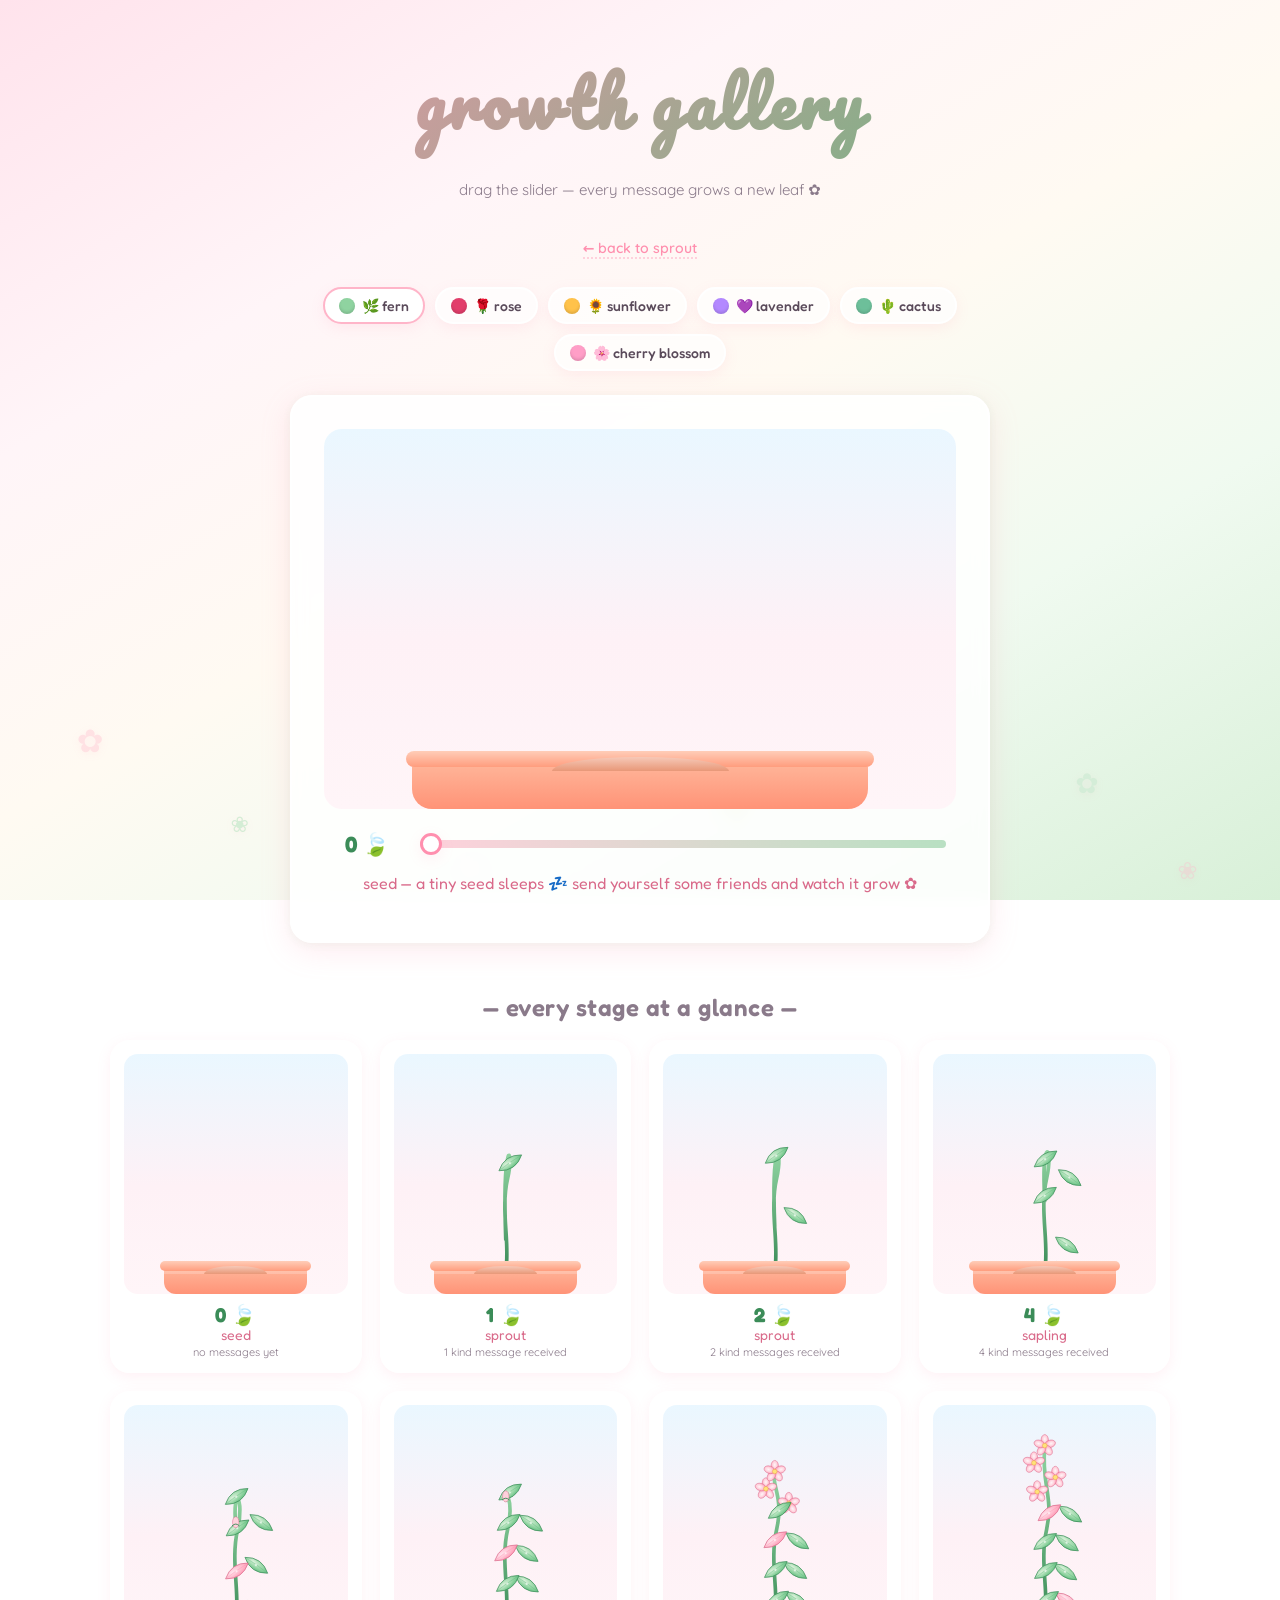
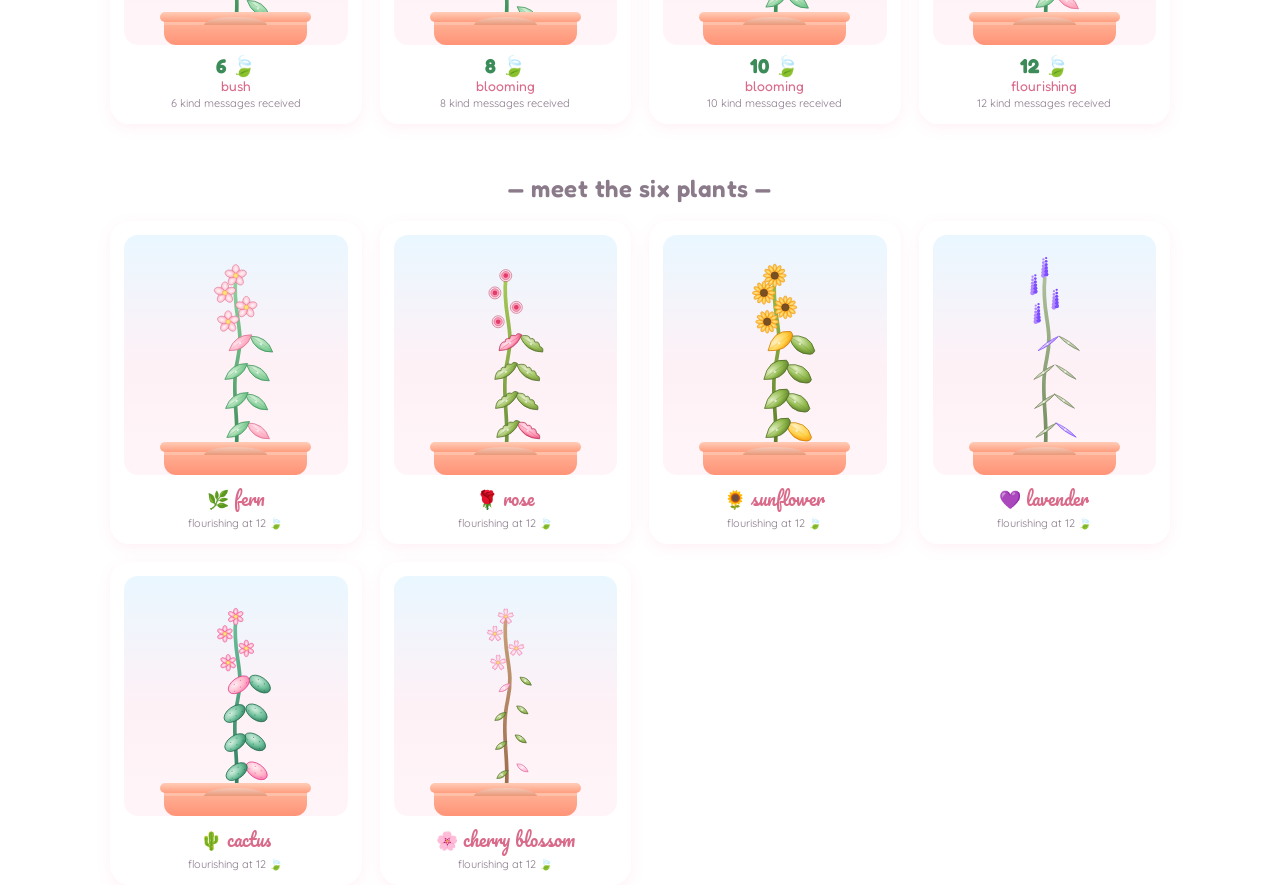
==== commit 551d37bf: "fix growth gallery: raw i18n keys + ignored theme growth.html loaded plant.js but not i18n.js, so st" ====
--- a/growth.html
+++ b/growth.html
@@ -7,6 +7,17 @@
 <link rel="preconnect" href="https://fonts.googleapis.com">
 <link rel="preconnect" href="https://fonts.gstatic.com" crossorigin>
 <link href="https://fonts.googleapis.com/css2?family=Fredoka:wght@400;500;600;700&family=Pacifico&family=Quicksand:wght@400;500;600&display=swap" rel="stylesheet">
+<script>
+  // match the saved light/dark theme (same bootstrap as index.html)
+  (function () {
+    try {
+      var saved = localStorage.getItem('sprout.theme');
+      var theme = saved || (matchMedia('(prefers-color-scheme: dark)').matches ? 'dark' : 'light');
+      document.documentElement.dataset.theme = theme;
+      document.documentElement.style.colorScheme = theme;
+    } catch (_) {}
+  })();
+</script>
 <link rel="stylesheet" href="styles.css"/>
 <style>
   body { padding-bottom: 60px; }
@@ -250,6 +261,7 @@
 <h2 class="grid-title">— meet the six plants —</h2>
 <div class="grid" id="speciesGrid"></div>
 
+<script src="i18n.js"></script>
 <script src="plant.js"></script>
 <script>
   // fake leaves: drawPlant only reads .length (and per-leaf props for click
--- a/styles.css
+++ b/styles.css
@@ -17,6 +17,10 @@
   --green-300: #8fd3a0;
   --green-500: #5ab97a;
   --green-700: #3b8c58;
+  --garden-title-text: #537b60;
+  --garden-title-gradient: linear-gradient(135deg, #45906a 0%, #57a87d 52%, #6bbf90 100%);
+  --garden-title-highlight: rgba(49, 83, 61, 0.16);
+  --garden-title-shadow: rgba(49, 83, 61, 0.16);
   --wood-100:  #f1dec1;
   --wood-200:  #e2c79f;
   --wood-300:  #d0ac82;
@@ -56,52 +60,56 @@
 
 :root[data-theme="dark"] {
   color-scheme: dark;
-  --pink-50:  #33232c;
-  --pink-100: #432b38;
-  --pink-200: #61384d;
-  --pink-300: #d7799b;
-  --pink-500: #ff9bb8;
-  --pink-700: #ffc4d6;
-
-  --green-50:  #1d2b25;
-  --green-100: #274238;
-  --green-200: #3f6958;
-  --green-300: #74b993;
-  --green-500: #8fd3a0;
-  --green-700: #bce7c8;
-  --wood-100:  #a98a6e;
-  --wood-200:  #8f715b;
-  --wood-300:  #765f50;
-  --wood-700:  #ead2b4;
-  --wood-ink:  #fff4e6;
-
-  --cream:    #211b21;
-  --ink:      #f4e8ef;
-  --ink-soft: #c7b5c0;
-  --line:     #4a3845;
-
-  --shadow: 0 12px 34px rgba(0, 0, 0, 0.38),
-            0 2px 10px rgba(143, 211, 160, 0.08);
-  --shadow-soft: 0 6px 18px rgba(0, 0, 0, 0.28);
+  --pink-50:  #2b2228;
+  --pink-100: #372831;
+  --pink-200: #4a303c;
+  --pink-300: #a96f86;
+  --pink-500: #c9839d;
+  --pink-700: #d9a0b5;
+
+  --green-50:  #1f2924;
+  --green-100: #293a32;
+  --green-200: #385346;
+  --green-300: #648f78;
+  --green-500: #78aa8d;
+  --green-700: #98c2a5;
+  --garden-title-text: #91b89c;
+  --garden-title-gradient: linear-gradient(135deg, #b9c9ba 0%, #93ac99 52%, #b9b6aa 100%);
+  --garden-title-highlight: rgba(255, 255, 255, 0.24);
+  --garden-title-shadow: rgba(0, 0, 0, 0.24);
+  --wood-100:  #8c745e;
+  --wood-200:  #77624f;
+  --wood-300:  #645243;
+  --wood-700:  #cdb492;
+  --wood-ink:  #e6d3bd;
+
+  --cream:    #242126;
+  --ink:      #dcd0d8;
+  --ink-soft: #ab9da6;
+  --line:     #463941;
+
+  --shadow: 0 12px 32px rgba(0, 0, 0, 0.3),
+            0 2px 10px rgba(111, 164, 134, 0.06);
+  --shadow-soft: 0 6px 16px rgba(0, 0, 0, 0.22);
   --page-bg: linear-gradient(150deg,
-    #17191d 0%,
-    #211a22 30%,
-    #1d2021 55%,
-    #17241f 100%);
-  --surface-card: rgba(35, 29, 36, 0.88);
-  --surface-control: rgba(44, 36, 45, 0.84);
-  --surface-popover: #2b232c;
-  --surface-input: #251f27;
-  --surface-soft: rgba(255, 255, 255, 0.07);
-  --surface-muted: rgba(255, 255, 255, 0.05);
-  --surface-hover: rgba(255, 155, 184, 0.12);
-  --border-strong: rgba(255, 255, 255, 0.14);
-  --plant-bg: linear-gradient(180deg, #182631 0%, #241d27 58%, #2b2229 100%);
-  --ground-bg: linear-gradient(180deg, #8f665c, #5f453f);
-  --pot-bg: linear-gradient(180deg, #d78672 0%, #a45f55 100%);
-  --pot-rim-bg: linear-gradient(180deg, #ed9b82, #bd6e5d);
-  --request-bg: linear-gradient(135deg, rgba(255, 155, 184, 0.12) 0%, rgba(143, 211, 160, 0.1) 100%);
-  --modal-backdrop: rgba(8, 9, 12, 0.66);
+    #202127 0%,
+    #282128 32%,
+    #242627 58%,
+    #202b25 100%);
+  --surface-card: rgba(39, 34, 39, 0.9);
+  --surface-control: rgba(48, 41, 48, 0.82);
+  --surface-popover: #302830;
+  --surface-input: #2b252c;
+  --surface-soft: rgba(255, 255, 255, 0.055);
+  --surface-muted: rgba(255, 255, 255, 0.04);
+  --surface-hover: rgba(217, 141, 168, 0.1);
+  --border-strong: rgba(235, 219, 228, 0.11);
+  --plant-bg: linear-gradient(180deg, #202d34 0%, #28252e 58%, #30282e 100%);
+  --ground-bg: linear-gradient(180deg, #7a5d55, #574640);
+  --pot-bg: linear-gradient(180deg, #b97866 0%, #8c574f 100%);
+  --pot-rim-bg: linear-gradient(180deg, #cc8c76, #a16255);
+  --request-bg: linear-gradient(135deg, rgba(217, 141, 168, 0.1) 0%, rgba(134, 188, 153, 0.09) 100%);
+  --modal-backdrop: rgba(11, 11, 14, 0.58);
 }
 
 * { box-sizing: border-box; }
@@ -126,6 +134,9 @@
   backdrop-filter: blur(6px);
 }
 .lang-opt {
+  display: inline-flex;
+  align-items: center;
+  justify-content: center;
   border: none;
   background: transparent;
   color: var(--ink-soft);
@@ -137,11 +148,16 @@
   font-weight: 600;
   transition: background 0.15s ease, color 0.15s ease;
   min-width: 30px;
+  min-height: 26px;
 }
 .lang-opt:hover:not(.active) { color: var(--pink-500); }
 .lang-opt.active {
   background: var(--pink-300);
   color: white;
+}
+:root[data-theme="dark"] .lang-opt.active {
+  background: linear-gradient(135deg, #bd8196, #cc95a8);
+  color: #2b2228;
 }
 .theme-toggle {
   position: fixed;
@@ -209,6 +225,9 @@
 }
 .profile-dropdown li { list-style: none; }
 .pd-item {
+  display: flex;
+  align-items: center;
+  min-height: 38px;
   width: 100%;
   text-align: left;
   border: none;
@@ -227,6 +246,7 @@
 .pd-lang {
   display: flex;
   align-items: center;
+  min-height: 34px;
   gap: 4px;
   margin: 4px 6px;
   padding: 3px;
@@ -237,8 +257,12 @@
   font-size: 12px;
 }
 .theme-opt {
+  display: inline-flex;
+  align-items: center;
+  justify-content: center;
   flex: 1;
   min-width: 0;
+  min-height: 26px;
   border: none;
   background: transparent;
   color: var(--ink-soft);
@@ -254,6 +278,10 @@
 .theme-opt.active {
   background: var(--green-300);
   color: white;
+}
+:root[data-theme="dark"] .theme-opt.active {
+  background: linear-gradient(135deg, #7ca78b, #8eb99e);
+  color: #202820;
 }
 .pd-lang .lang-opt {
   flex: 1;
@@ -277,7 +305,12 @@
   background-attachment: fixed; /* seamless pink→green across the whole viewport */
   min-height: 100%;
   overflow-x: hidden;
-}
+  /* garden breeze: JS toggles .breezy to gust this 0→1 and back; plants and
+     floaties read it to sway harder during a gust (see gardenBreeze in app.js) */
+  --breeze: 0;
+  transition: --breeze 1.5s ease-in-out;
+}
+body.breezy { --breeze: 1; }
 
 /* ---------- floating decorations ---------- */
 .floaties {
@@ -303,10 +336,19 @@
 .floaty:nth-child(7) { left: 92%; top: 95%;  font-size: 24px; animation-duration: 27s; animation-delay: -18s; color: var(--pink-300); }
 
 @keyframes float {
-  0%   { transform: translateY(0)    rotate(0deg);   opacity: 0; }
+  0%   { transform: translate(0, 0)     rotate(0deg);   opacity: 0; }
   10%  { opacity: 0.4; }
   90%  { opacity: 0.35; }
-  100% { transform: translateY(-110vh) rotate(360deg); opacity: 0; }
+  /* lean downwind as the breeze gusts */
+  100% { transform: translate(calc(var(--breeze, 0) * 34px), -110vh) rotate(360deg); opacity: 0; }
+}
+
+/* ---------- garden breeze ---------- */
+/* registered so --breeze can smoothly transition (and be read inside keyframes) */
+@property --breeze {
+  syntax: '<number>';
+  inherits: true;
+  initial-value: 0;
 }
 
 /* ---------- views ---------- */
@@ -418,6 +460,7 @@
   width: 100%;
   font-family: inherit;
   font-size: 15px;
+  min-height: 47px;
   padding: 12px 16px;
   border-radius: 14px;
   border: 2px solid var(--line);
@@ -440,6 +483,7 @@
   flex-direction: column;
   align-items: center;
   gap: 6px;
+  min-height: 99px;
   padding: 14px 8px;
   border: 2px solid var(--line);
   border-radius: 16px;
@@ -470,6 +514,7 @@
   box-shadow: inset 1px 2px 2px rgba(255,255,255,0.25), inset -1px -2px 3px rgba(0,0,0,0.2);
 }
 .seed-label {
+  min-height: 14px;
   font-size: 11px;
   color: var(--ink-soft);
   font-family: 'Fredoka', 'Jua', sans-serif;
@@ -477,6 +522,12 @@
 .auth-card {
   width: 100%;
   max-width: 420px;
+}
+#view-login .auth-card {
+  min-height: 542px;
+}
+#view-signup .auth-card {
+  min-height: 632px;
 }
 
 /* ---------- shared (public read-only) plant ---------- */
@@ -564,6 +615,7 @@
   margin-top: 12px;
 }
 .share-btn {
+  min-width: 176px;
   font-size: 14px;
   padding: 10px 22px;
 }
@@ -581,6 +633,11 @@
   font-weight: 600;
   color: var(--ink-soft);
   letter-spacing: 0.3px;
+}
+.form label > span:first-child {
+  display: block;
+  min-height: 20px;
+  line-height: 1.35;
 }
 .hint-inline {
   font-weight: 500;
@@ -605,11 +662,18 @@
   outline: none;
   transition: border-color 0.18s, box-shadow 0.18s, transform 0.18s;
 }
+.form input {
+  width: 100%;
+  min-height: 47px;
+}
 .form input:focus, .form textarea:focus {
   border-color: var(--pink-300);
   box-shadow: 0 0 0 4px var(--pink-100);
 }
-.form textarea { resize: vertical; min-height: 90px; }
+.form textarea { resize: vertical; min-height: 99px; }
+.form .btn {
+  width: 100%;
+}
 .form textarea.over-limit {
   border-color: var(--pink-500);
   box-shadow: 0 0 0 4px rgba(225, 90, 115, 0.12);
@@ -629,6 +693,7 @@
   flex-direction: row;
   align-items: flex-start;
   gap: 10px;
+  min-height: 54px;
   font-weight: 500;
   font-size: 13px;
   color: var(--ink);
@@ -637,10 +702,15 @@
 
 /* ---------- buttons ---------- */
 .btn {
+  display: inline-flex;
+  align-items: center;
+  justify-content: center;
+  text-align: center;
   font-family: 'Fredoka', 'Jua', sans-serif;
   font-weight: 600;
   font-size: 16px;
   border: none;
+  min-height: 50px;
   padding: 13px 22px;
   border-radius: 999px;
   cursor: pointer;
@@ -658,6 +728,14 @@
   background: linear-gradient(135deg, var(--green-200), var(--green-500));
   color: white;
 }
+:root[data-theme="dark"] .btn-pink {
+  background: linear-gradient(135deg, #bc8096, #ca93a4);
+  color: #2b2228;
+}
+:root[data-theme="dark"] .btn-green {
+  background: linear-gradient(135deg, #7ca78b, #8eb99e);
+  color: #202820;
+}
 
 .swap {
   margin: 18px 0 0;
@@ -690,6 +768,12 @@
 .nav > .navbtn { order: 10; }
 .nav > .profile-menu { order: 20; }
 .navbtn {
+  display: inline-flex;
+  align-items: center;
+  justify-content: center;
+  min-width: 128px;
+  min-height: 42px;
+  text-align: center;
   font-family: 'Fredoka', 'Jua', sans-serif;
   font-weight: 500;
   font-size: 14px;
@@ -743,26 +827,137 @@
 
 /* ---------- main page title ---------- */
 .page-title {
+  position: relative;
+  isolation: isolate;
+  display: flex;
+  align-items: center;
+  justify-content: center;
+  width: fit-content;
+  min-width: 279px;
+  min-height: 72px;
+  max-width: calc(100% - 48px);
+  text-align: center;
+  margin: 10px auto 24px;
+  padding: 6px 44px 10px;
+  border: 0;
+  border-radius: 46% 54% 50% 50% / 62% 44% 56% 38%;
+  background:
+    radial-gradient(ellipse at 24% 30%, rgba(255, 255, 255, 0.72) 0 30%, transparent 31%),
+    radial-gradient(ellipse at 78% 70%, rgba(216, 240, 216, 0.5) 0 38%, transparent 39%),
+    linear-gradient(100deg, rgba(255, 227, 236, 0.82), var(--surface-card) 48%, rgba(216, 240, 216, 0.72));
+  box-shadow:
+    -12px 8px 0 -6px rgba(255, 209, 220, 0.72),
+    13px -7px 0 -6px rgba(184, 224, 194, 0.72),
+    0 12px 26px -24px rgba(90, 74, 90, 0.32),
+    inset 0 -8px 0 rgba(255, 181, 201, 0.16);
+  cursor: default;
+  overflow: visible;
+}
+.page-title-text {
+  position: relative;
+  z-index: 2;
+  display: block;
   font-family: 'Pacifico', 'Gaegu', cursive;
+  font-size: 44px;
   font-weight: 400;
-  font-size: 42px;
-  color: var(--pink-700);
-  text-align: center;
-  margin: 6px auto 18px;
-  padding: 0 24px;
-  letter-spacing: 0.4px;
-  line-height: 1.12;
-}
-/* Korean title uses Nanum Pen Script; English keeps Pacifico. */
-[lang="ko"] .page-title {
+  line-height: 1.28;
+  letter-spacing: 0;
+  color: var(--garden-title-text);
+  background: var(--garden-title-gradient);
+  -webkit-background-clip: text;
+  background-clip: text;
+  -webkit-text-fill-color: transparent;
+  text-shadow:
+    0 1px 0 var(--garden-title-highlight),
+    0 7px 16px var(--garden-title-shadow);
+  padding: 7px 2px 12px;
+  margin: -7px 0 -12px;
+}
+.page-title::before,
+.page-title::after {
+  content: '';
+  position: absolute;
+  z-index: 1;
+  display: block;
+  width: 42px;
+  height: 22px;
+  border: 2px solid var(--border-strong);
+  border-radius: 999px 14px 999px 14px;
+  box-shadow: 0 5px 14px rgba(255, 143, 174, 0.14);
+  transform: translateY(0) rotate(var(--garden-leaf-rotate));
+  animation: garden-leaf-drift 5.8s ease-in-out infinite;
+}
+.page-title::before {
+  --garden-leaf-rotate: -18deg;
+  left: -21px;
+  bottom: 3px;
+  background:
+    radial-gradient(circle at 28% 34%, rgba(255, 255, 255, 0.82) 0 18%, transparent 19%),
+    linear-gradient(135deg, var(--pink-200), var(--pink-50) 58%, var(--pink-100));
+}
+.page-title::after {
+  --garden-leaf-rotate: 18deg;
+  right: -20px;
+  top: 4px;
+  background:
+    radial-gradient(circle at 28% 34%, rgba(255, 255, 255, 0.78) 0 18%, transparent 19%),
+    linear-gradient(135deg, var(--green-200), var(--green-50) 58%, var(--green-100));
+  animation-delay: -2.9s;
+}
+@keyframes garden-leaf-drift {
+  0%, 100% { transform: translateY(0) rotate(var(--garden-leaf-rotate)); }
+  50%      { transform: translateY(-4px) rotate(calc(var(--garden-leaf-rotate) + 5deg)); }
+}
+:root[data-theme="dark"] .page-title {
+  background:
+    radial-gradient(ellipse at 24% 30%, rgba(255, 255, 255, 0.08) 0 30%, transparent 31%),
+    radial-gradient(ellipse at 78% 70%, rgba(134, 188, 153, 0.14) 0 38%, transparent 39%),
+    linear-gradient(100deg, rgba(217, 141, 168, 0.14), var(--surface-card) 48%, rgba(134, 188, 153, 0.14));
+  box-shadow:
+    -12px 8px 0 -6px rgba(217, 141, 168, 0.18),
+    13px -7px 0 -6px rgba(134, 188, 153, 0.18),
+    0 12px 24px -24px rgba(0, 0, 0, 0.45),
+    inset 0 -8px 0 rgba(217, 141, 168, 0.06);
+}
+:root[data-theme="dark"] .page-title::before,
+:root[data-theme="dark"] .page-title::after {
+  border-color: rgba(235, 219, 228, 0.12);
+  box-shadow: 0 5px 12px rgba(0, 0, 0, 0.16);
+}
+:root[data-theme="dark"] .page-title::before {
+  background:
+    radial-gradient(circle at 28% 34%, rgba(255, 255, 255, 0.12) 0 18%, transparent 19%),
+    linear-gradient(135deg, rgba(217, 141, 168, 0.36), var(--pink-50) 58%, var(--pink-100));
+}
+:root[data-theme="dark"] .page-title::after {
+  background:
+    radial-gradient(circle at 28% 34%, rgba(255, 255, 255, 0.1) 0 18%, transparent 19%),
+    linear-gradient(135deg, rgba(134, 188, 153, 0.34), var(--green-50) 58%, var(--green-100));
+}
+[lang="ko"] .page-title-text {
   font-family: 'Nanum Pen Script', 'Gaegu', cursive;
   font-weight: 400;
-  font-size: 46px;
+  font-size: 44px;
+  line-height: 1.28;
   letter-spacing: 0;
 }
 @media (max-width: 520px) {
-  .page-title { font-size: 34px; }
-  [lang="ko"] .page-title { font-size: 38px; }
+  .page-title {
+    min-width: min(236px, calc(100% - 34px));
+    max-width: calc(100% - 34px);
+    padding: 6px 34px 10px;
+  }
+  .page-title-text {
+    font-size: 38px;
+  }
+  .page-title::before,
+  .page-title::after {
+    width: 34px;
+    height: 18px;
+  }
+  .page-title::before { left: -17px; }
+  .page-title::after { right: -17px; }
+  [lang="ko"] .page-title-text { font-size: 38px; }
 }
 
 /* ---------- main layout ---------- */
@@ -786,6 +981,7 @@
   text-align: center;
 }
 .avatar {
+  position: relative;
   border: 4px solid var(--border-strong);
   width: 96px;
   height: 96px;
@@ -805,9 +1001,36 @@
   appearance: none;
   transition: transform 0.16s ease, box-shadow 0.18s ease;
 }
-.avatar:hover {
+.avatar::after {
+  content: '✎';
+  position: absolute;
+  right: -4px;
+  bottom: 2px;
+  display: grid;
+  place-items: center;
+  width: 28px;
+  height: 28px;
+  border: 2px solid var(--border-strong);
+  border-radius: 50%;
+  background: var(--surface-card);
+  color: var(--pink-700);
+  font-family: 'Fredoka', 'Jua', sans-serif;
+  font-size: 14px;
+  line-height: 1;
+  opacity: 0;
+  transform: translateY(4px) scale(0.88);
+  box-shadow: var(--shadow-soft);
+  transition: opacity 0.16s ease, transform 0.16s ease;
+}
+.avatar:hover,
+.avatar:focus-visible {
   transform: translateY(-2px);
   box-shadow: 0 8px 20px rgba(255, 143, 174, 0.22);
+}
+.avatar:hover::after,
+.avatar:focus-visible::after {
+  opacity: 1;
+  transform: translateY(0) scale(1);
 }
 .avatar:focus-visible {
   outline: 3px solid var(--pink-300);
@@ -978,39 +1201,66 @@
 }
 .plant-title-sign {
   position: relative;
+  isolation: isolate;
   display: grid;
   justify-items: center;
   gap: 7px;
-  width: min(100%, 430px);
-  padding: 15px 28px 13px;
-  border: 2px solid var(--wood-700);
-  border-radius: 12px;
+  width: min(100%, 390px);
+  margin-bottom: 10px;
+  padding: 19px 30px 16px;
+  border: 2px solid rgba(143, 211, 160, 0.42);
+  border-radius: 16px 16px 22px 16px;
   background:
-    linear-gradient(180deg, rgba(255, 255, 255, 0.2), rgba(107, 80, 58, 0.05)),
-    repeating-linear-gradient(0deg, transparent 0 13px, rgba(107, 80, 58, 0.055) 13px 15px),
-    repeating-linear-gradient(90deg, rgba(107, 80, 58, 0.045) 0 1px, transparent 1px 54px),
-    linear-gradient(180deg, var(--wood-100) 0%, var(--wood-200) 54%, var(--wood-300) 100%);
+    linear-gradient(90deg, rgba(184, 224, 194, 0.5) 0 10px, transparent 10px),
+    repeating-linear-gradient(0deg, transparent 0 17px, rgba(184, 224, 194, 0.2) 17px 18px),
+    linear-gradient(180deg, var(--surface-card) 0%, var(--surface-control) 100%);
   box-shadow:
-    inset 0 2px 0 rgba(255, 255, 255, 0.32),
-    inset 0 -3px 0 rgba(107, 80, 58, 0.09),
-    0 8px 18px rgba(178, 140, 104, 0.12);
-}
-.plant-title-sign::before,
+    0 12px 24px -22px rgba(83, 123, 96, 0.48),
+    inset 0 1px 0 rgba(255, 255, 255, 0.48),
+    inset 10px 0 0 rgba(184, 224, 194, 0.18);
+  animation: plant-marker-sway 7.5s ease-in-out infinite;
+  transform: translateY(0) rotate(-0.5deg);
+}
+@keyframes plant-marker-sway {
+  0%, 100% { transform: translateY(0) rotate(-0.5deg); }
+  50%      { transform: translateY(-2px) rotate(0.45deg); }
+}
 .plant-title-sign::after {
   content: '';
   position: absolute;
-  top: 10px;
-  width: 8px;
-  height: 8px;
-  border-radius: 999px;
-  background: var(--wood-700);
-  box-shadow: inset 0 1px 1px rgba(255, 255, 255, 0.32);
-}
-.plant-title-sign::before {
-  left: 12px;
+  display: block;
 }
 .plant-title-sign::after {
-  right: 12px;
+  z-index: 2;
+  left: 50%;
+  top: -11px;
+  width: 72px;
+  height: 21px;
+  border: 1px solid rgba(255, 143, 174, 0.18);
+  border-radius: 7px;
+  background:
+    linear-gradient(90deg, rgba(255, 255, 255, 0.38), transparent 42%),
+    linear-gradient(135deg, rgba(255, 209, 220, 0.68), var(--surface-control));
+  box-shadow: 0 4px 10px rgba(255, 143, 174, 0.1);
+  transform: translateX(-50%) rotate(1.5deg);
+}
+:root[data-theme="dark"] .plant-title-sign {
+  border-color: rgba(134, 188, 153, 0.2);
+  background:
+    linear-gradient(90deg, rgba(134, 188, 153, 0.16) 0 10px, transparent 10px),
+    repeating-linear-gradient(0deg, transparent 0 17px, rgba(134, 188, 153, 0.09) 17px 18px),
+    linear-gradient(180deg, var(--surface-card) 0%, var(--surface-control) 100%);
+  box-shadow:
+    0 12px 24px -22px rgba(0, 0, 0, 0.46),
+    inset 0 1px 0 rgba(255, 255, 255, 0.06),
+    inset 10px 0 0 rgba(134, 188, 153, 0.08);
+}
+:root[data-theme="dark"] .plant-title-sign::after {
+  border-color: rgba(217, 141, 168, 0.18);
+  background:
+    linear-gradient(90deg, rgba(255, 255, 255, 0.08), transparent 42%),
+    linear-gradient(135deg, rgba(217, 141, 168, 0.24), var(--surface-control));
+  box-shadow: 0 4px 10px rgba(0, 0, 0, 0.14);
 }
 .plant-name {
   font-family: 'Jua', 'Fredoka', sans-serif;
@@ -1036,9 +1286,10 @@
   background: var(--green-50);
 }
 .plant-card .plant-name {
+  position: relative;
   max-width: 100%;
   margin: 0;
-  padding: 0 8px;
+  padding: 0 32px;
   border: none;
   border-radius: 0;
   background: transparent;
@@ -1049,9 +1300,33 @@
   text-shadow: 0 1px 0 var(--border-strong);
   overflow-wrap: anywhere;
 }
+#plantName::before {
+  content: '✎';
+  position: absolute;
+  top: 50%;
+  right: 0;
+  display: inline-grid;
+  place-items: center;
+  width: 24px;
+  height: 24px;
+  border: 1px solid rgba(107, 80, 58, 0.2);
+  border-radius: 999px;
+  background: rgba(255, 250, 242, 0.76);
+  color: var(--pink-700);
+  font-family: 'Fredoka', 'Jua', sans-serif;
+  font-size: 12px;
+  line-height: 1;
+  opacity: 0;
+  transform: translate(6px, -50%) scale(0.9);
+  box-shadow: 0 3px 10px rgba(107, 80, 58, 0.14);
+  transition: opacity 0.16s ease, transform 0.16s ease, background 0.16s ease;
+}
 .plant-title-sign .plant-name {
-  color: var(--wood-ink);
-  text-shadow: 0 1px 0 rgba(255, 246, 226, 0.42);
+  z-index: 1;
+  color: var(--garden-title-text);
+  text-shadow:
+    0 1px 0 var(--border-strong),
+    0 5px 14px rgba(83, 123, 96, 0.14);
 }
 .plant-card .plant-name::after {
   content: '';
@@ -1063,7 +1338,9 @@
   background: linear-gradient(90deg, var(--green-200), var(--pink-200), var(--green-200));
 }
 .plant-title-sign .plant-name::after {
-  background: linear-gradient(90deg, transparent, rgba(107, 80, 58, 0.22), transparent);
+  width: min(104px, 64%);
+  height: 3px;
+  background: linear-gradient(90deg, transparent, var(--green-300), transparent);
 }
 .plant-card .plant-name:hover {
   transform: translateY(-1px);
@@ -1071,8 +1348,20 @@
   background: transparent;
   color: var(--green-500);
 }
+#plantName:hover::before,
+#plantName:focus-visible::before {
+  opacity: 1;
+  transform: translate(0, -50%) scale(1);
+  background: var(--surface-card);
+}
+:root[data-theme="dark"] #plantName::before {
+  border-color: rgba(235, 219, 228, 0.12);
+  background: rgba(48, 41, 48, 0.84);
+  color: var(--pink-500);
+  box-shadow: 0 3px 10px rgba(0, 0, 0, 0.18);
+}
 .plant-title-sign .plant-name:hover {
-  color: var(--wood-ink);
+  color: var(--green-700);
 }
 .plant-name.unnamed {
   font-family: 'Jua', 'Fredoka', sans-serif;
@@ -1084,7 +1373,7 @@
   background: var(--surface-muted);
 }
 .plant-card .plant-name.unnamed {
-  color: var(--wood-ink);
+  color: var(--garden-title-text);
   font-size: 28px;
   font-style: normal;
   background: transparent;
@@ -1108,10 +1397,16 @@
   box-shadow: 0 2px 8px rgba(143, 211, 160, 0.16);
 }
 .plant-title-sign .plant-start-date {
-  border-color: rgba(107, 80, 58, 0.16);
-  background: rgba(255, 250, 242, 0.58);
-  color: var(--wood-ink);
-  box-shadow: none;
+  z-index: 1;
+  border-color: rgba(143, 211, 160, 0.28);
+  background: rgba(255, 255, 255, 0.5);
+  color: var(--garden-title-text);
+  box-shadow: inset 0 -2px 0 rgba(184, 224, 194, 0.16);
+}
+:root[data-theme="dark"] .plant-title-sign .plant-start-date {
+  border-color: rgba(134, 188, 153, 0.18);
+  background: rgba(255, 255, 255, 0.055);
+  box-shadow: inset 0 -2px 0 rgba(134, 188, 153, 0.06);
 }
 .plant-start-date:empty {
   display: none;
@@ -1151,6 +1446,11 @@
 }
 /* subtle danger button inside the past-plant modal */
 .remove-plant-btn {
+  display: inline-flex;
+  align-items: center;
+  justify-content: center;
+  min-height: 32px;
+  min-width: 132px;
   border: none;
   background: transparent;
   color: var(--ink-soft);
@@ -1231,6 +1531,7 @@
 }
 
 .graduate-btn {
+  min-width: 232px;
   font-size: 14px;
   padding: 10px 22px;
 }
@@ -1275,7 +1576,6 @@
   border-radius: 14px;
 }
 #view-main .stat,
-#view-main .plant-title-sign,
 #view-main .plant-stage-banner,
 #view-main .plant-area,
 #view-main .past-card {
@@ -1286,7 +1586,14 @@
     padding: 20px 18px 14px;
   }
   .plant-title-sign {
-    padding: 14px 20px 12px;
+    margin-bottom: 10px;
+    padding: 17px 18px 14px;
+    border-radius: 14px 14px 20px 14px;
+  }
+  .plant-title-sign::after {
+    top: -10px;
+    width: 62px;
+    height: 19px;
   }
   .plant-card .plant-name {
     font-size: 30px;
@@ -1343,23 +1650,90 @@
 
 /* leaves/flowers are svg <g> elements, click targets in full plant views */
 .plant-area svg g.leaf,
-.plant-area svg g.flower { cursor: pointer; transition: transform 0.18s ease-out; transform-box: fill-box; transform-origin: center; }
+.plant-area svg g.flower {
+  --growth-hover-scale: 1;
+  cursor: pointer;
+  transition: transform 0.18s ease-out;
+  transform-box: fill-box;
+  transform-origin: center;
+}
 .plant-area svg g.leaf:hover,
-.plant-area svg g.flower:hover { transform: scale(1.1); }
+.plant-area svg g.flower:hover { --growth-hover-scale: 1.1; }
 .plant-area svg g.leaf.static,
 .plant-area svg g.flower.static { cursor: default; }
 .plant-area svg g.leaf.static:hover,
-.plant-area svg g.flower.static:hover { transform: none; }
+.plant-area svg g.flower.static:hover { --growth-hover-scale: 1; }
+.plant-area svg g.leaf:not(.grow-in):not(.static) {
+  animation: leaf-flutter 5.6s ease-in-out infinite;
+  animation-delay: calc(var(--growth-drift, 0) * -0.7s);
+}
+.plant-area svg g.flower:not(.grow-in):not(.static) {
+  animation: bloom-breathe 6.8s ease-in-out infinite;
+  animation-delay: calc(var(--growth-drift, 0) * -0.8s);
+}
 #plantSvg .grow-in { animation: growIn 0.6s ease-out both; transform-box: fill-box; transform-origin: center; }
 @keyframes growIn {
   0%   { transform: scale(0) rotate(-20deg); opacity: 0; }
   60%  { transform: scale(1.15) rotate(8deg); opacity: 1; }
   100% { transform: scale(1) rotate(0); }
 }
-#plantSvg .sway { animation: sway 4s ease-in-out infinite; transform-box: fill-box; transform-origin: bottom center; }
+.plant-area svg .sway,
+#pastPlantSvg .sway {
+  animation: sway 4.8s ease-in-out infinite;
+  transform-box: fill-box;
+  transform-origin: bottom center;
+}
 @keyframes sway {
-  0%, 100% { transform: rotate(-2deg); }
-  50%      { transform: rotate(2deg); }
+  0%, 100% { transform: rotate(calc(-1.6deg - var(--breeze, 0) * 2.4deg)); }
+  50%      { transform: rotate(calc( 1.8deg + var(--breeze, 0) * 2.6deg)); }
+}
+@keyframes leaf-flutter {
+  0%, 100% { transform: translateY(0) rotate(calc(-1.4deg - var(--breeze, 0) * 2deg)) scale(var(--growth-hover-scale)); }
+  50%      { transform: translateY(calc(-2px - var(--breeze, 0) * 3px)) rotate(calc(1.8deg + var(--breeze, 0) * 2.6deg)) scale(var(--growth-hover-scale)); }
+}
+@keyframes bloom-breathe {
+  0%, 100% { transform: translateY(0) rotate(calc(-1deg - var(--breeze, 0) * 1.4deg)) scale(var(--growth-hover-scale)); }
+  50%      { transform: translateY(-1px) rotate(calc(1deg + var(--breeze, 0) * 1.6deg)) scale(calc(var(--growth-hover-scale) * 1.03)); }
+}
+
+/* an unopened leaf trembles and gives off a soft shine until it's read.
+   higher specificity than the flutter rule so unread leaves wobble instead;
+   tremble animates transform, shine animates filter, so the two coexist. */
+.plant-area svg g.leaf.unread:not(.grow-in):not(.static),
+.plant-area svg g.flower.unread:not(.grow-in):not(.static) {
+  animation: leaf-tremble 0.62s ease-in-out infinite,
+             leaf-shine 1.7s ease-in-out infinite;
+}
+@keyframes leaf-tremble {
+  0%   { transform: translate(0, 0)          rotate(-3deg)   scale(var(--growth-hover-scale, 1)); }
+  25%  { transform: translate(0.6px, -0.6px) rotate(3deg)    scale(var(--growth-hover-scale, 1)); }
+  50%  { transform: translate(0, 0.4px)      rotate(-2.4deg) scale(var(--growth-hover-scale, 1)); }
+  75%  { transform: translate(-0.6px, -0.4px) rotate(2.6deg) scale(var(--growth-hover-scale, 1)); }
+  100% { transform: translate(0, 0)          rotate(-3deg)   scale(var(--growth-hover-scale, 1)); }
+}
+@keyframes leaf-shine {
+  0%, 100% { filter: drop-shadow(0 0 0 rgba(255, 226, 122, 0)); }
+  50%      { filter: drop-shadow(0 0 5px rgba(255, 226, 122, 0.9)); }
+}
+
+@media (prefers-reduced-motion: reduce) {
+  .floaty,
+  .page-title::before,
+  .page-title::after,
+  .plant-title-sign,
+  .plant-area svg .sway,
+  #pastPlantSvg .sway,
+  .plant-area svg g.leaf,
+  .plant-area svg g.flower,
+  #plantSvg .grow-in {
+    animation: none !important;
+  }
+  body { transition: none; }
+  /* no tremble/shine animation — keep a static glow so unread leaves still stand out */
+  .plant-area svg g.leaf.unread,
+  .plant-area svg g.flower.unread {
+    filter: drop-shadow(0 0 4px rgba(255, 226, 122, 0.85));
+  }
 }
 
 /* ---------- modal ---------- */
@@ -1382,18 +1756,181 @@
   border: 2px solid var(--border-strong);
   box-shadow: var(--shadow);
   padding: 22px;
-  width: 100%;
+  width: min(100%, 380px);
   max-width: 380px;
   max-height: 88vh;
   overflow-y: auto;
   position: relative;
   animation: pop 0.22s ease-out;
 }
-.modal-card.wide       { max-width: 460px; }
-.modal-card.extra-wide { max-width: 600px; }
-.modal-card.small      { max-width: 340px; }
+.modal-card.wide       { width: min(100%, 460px); max-width: 460px; }
+.modal-card.extra-wide { width: min(100%, 600px); max-width: 600px; }
+.modal-card.small      { width: min(100%, 340px); max-width: 340px; }
+.settings-card         { width: min(100%, 440px); max-width: 440px; }
+#modal-settings .settings-card {
+  min-height: 628px;
+}
 .stage-card {
   max-width: 520px;
+}
+.settings-card > .muted {
+  min-height: 40px;
+  margin-bottom: 16px;
+  line-height: 1.45;
+}
+.settings-section {
+  display: grid;
+  gap: 12px;
+  padding: 14px 0;
+  border-top: 1px dashed var(--green-100);
+}
+.settings-section:first-of-type {
+  border-top: 0;
+  padding-top: 4px;
+}
+.settings-section h3 {
+  min-height: 17px;
+  margin: 0;
+  color: var(--green-700);
+  font-family: 'Fredoka', 'Jua', sans-serif;
+  font-size: 14px;
+  font-weight: 700;
+  line-height: 1.2;
+}
+.settings-section-head,
+.settings-row {
+  display: flex;
+  align-items: center;
+  justify-content: space-between;
+  gap: 14px;
+  min-height: 62px;
+}
+.settings-profile-line {
+  display: flex;
+  align-items: center;
+  gap: 12px;
+  min-width: 0;
+}
+.settings-avatar {
+  display: grid;
+  place-items: center;
+  flex: 0 0 auto;
+  width: 46px;
+  height: 46px;
+  border: 3px solid var(--border-strong);
+  border-radius: 50%;
+  background: linear-gradient(135deg, var(--pink-200), var(--green-200));
+  color: var(--ink);
+  font-family: 'Fredoka', 'Jua', sans-serif;
+  font-size: 22px;
+  font-weight: 700;
+  box-shadow: var(--shadow-soft);
+}
+.settings-profile-copy {
+  flex: 1 1 auto;
+  min-width: 0;
+  display: grid;
+  gap: 3px;
+}
+.settings-profile-copy strong,
+.settings-profile-copy span {
+  display: block;
+  max-width: 100%;
+  overflow-wrap: break-word;
+}
+.settings-profile-copy strong {
+  color: var(--ink);
+  font-family: 'Fredoka', 'Jua', sans-serif;
+  font-size: 17px;
+  line-height: 1.15;
+}
+.settings-profile-copy span {
+  color: var(--ink-soft);
+  font-size: 12px;
+  line-height: 1.25;
+}
+.settings-chip-btn,
+.settings-action {
+  border: 1px solid var(--border-strong);
+  border-radius: 999px;
+  background: var(--surface-control);
+  color: var(--ink);
+  cursor: pointer;
+  font-family: 'Fredoka', 'Jua', sans-serif;
+  font-weight: 600;
+  transition: background 0.15s ease, color 0.15s ease, transform 0.15s ease;
+}
+.settings-chip-btn {
+  display: inline-flex;
+  align-items: center;
+  justify-content: center;
+  width: 92px;
+  height: 31px;
+  padding: 7px 11px;
+  font-size: 12px;
+  white-space: nowrap;
+}
+.settings-action {
+  display: flex;
+  align-items: center;
+  height: 40px;
+  width: 100%;
+  padding: 10px 12px;
+  text-align: left;
+  font-size: 14px;
+}
+.settings-chip-btn:hover,
+.settings-action:hover {
+  background: var(--pink-50);
+  color: var(--pink-700);
+  transform: translateY(-1px);
+}
+.settings-action.danger {
+  color: var(--pink-700);
+  border-color: var(--pink-100);
+}
+.settings-label,
+.settings-note {
+  display: block;
+}
+.settings-label {
+  color: var(--ink);
+  font-family: 'Fredoka', 'Jua', sans-serif;
+  font-size: 14px;
+  font-weight: 700;
+  line-height: 1.2;
+}
+.settings-note {
+  margin-top: 2px;
+  color: var(--ink-soft);
+  font-size: 12px;
+  line-height: 1.25;
+}
+.settings-segment.pd-theme,
+.settings-segment.pd-lang {
+  flex: 0 0 142px;
+  min-height: 34px;
+  margin: 0;
+}
+.settings-actions {
+  display: grid;
+  width: 100%;
+  gap: 8px;
+}
+@media (max-width: 520px) {
+  .settings-section-head,
+  .settings-row {
+    align-items: stretch;
+    flex-direction: column;
+  }
+  .settings-chip-btn {
+    width: fit-content;
+  }
+  .settings-segment.pd-theme,
+  .settings-segment.pd-lang {
+    flex-basis: auto;
+    width: 100%;
+  }
 }
 .stage-progress-track {
   width: 100%;
@@ -1500,8 +2037,10 @@
 }
 .danger-modal {
   border-color: var(--pink-200);
+  min-height: 462px;
 }
 .danger-modal .muted {
+  min-height: 150px;
   line-height: 1.5;
 }
 .delete-confirm-label {
@@ -1514,6 +2053,7 @@
 }
 .delete-confirm-input {
   width: 100%;
+  height: 42px;
   border: 2px solid var(--pink-100);
   border-radius: 14px;
   background: var(--surface-input);
@@ -1534,6 +2074,16 @@
   margin-top: 8px;
   flex-wrap: wrap;
 }
+.danger-modal .modal-actions {
+  display: grid;
+  grid-template-columns: 1fr;
+  gap: 8px;
+}
+.danger-modal .modal-actions .btn,
+.danger-modal .modal-actions .remove-plant-btn {
+  width: 100%;
+  height: 44px;
+}
 .danger-action:disabled {
   opacity: 0.5;
   cursor: default;
@@ -1541,7 +2091,15 @@
   filter: none;
 }
 /* send modal must not clip the neighbor dropdown */
-#modal-send .modal-card { overflow: visible; max-height: none; }
+#modal-send .modal-card {
+  min-height: 548px;
+  overflow: visible;
+  max-height: none;
+}
+#modal-send .modal-card > .muted {
+  min-height: 42px;
+  line-height: 1.45;
+}
 /* shrink the tall plant area when shown inside a modal */
 .modal .plant-area { height: 340px; }
 @keyframes pop {
@@ -1706,11 +2264,15 @@
 /* ---------- my garden ---------- */
 .add-friend {
   display: flex;
+  width: 100%;
   gap: 8px;
   margin: 14px 0 6px;
+  min-height: 45px;
 }
 .add-friend input {
   flex: 1;
+  min-width: 0;
+  min-height: 45px;
   font-family: inherit;
   font-size: 15px;
   padding: 12px 16px;
@@ -1725,7 +2287,15 @@
   border-color: var(--pink-300);
   box-shadow: 0 0 0 4px var(--pink-100);
 }
-.add-friend button { padding: 10px 18px; }
+#modal-garden .modal-card > .muted {
+  min-height: 64px;
+  line-height: 1.45;
+}
+.add-friend button {
+  flex: 0 0 98px;
+  min-height: 45px;
+  padding: 10px 18px;
+}
 
 .friend-grid {
   display: grid;
@@ -1798,7 +2368,33 @@
   justify-content: center;
   gap: 8px;
   max-width: calc(100% - 18px);
+  margin: 8px auto 0;
+}
+.friend-card .f-plant-name {
+  position: relative;
+  width: fit-content;
+  max-width: calc(100% - 18px);
   margin: 10px auto 0;
+  padding: 0 12px;
+  color: var(--garden-title-text);
+  font-family: 'Jua', 'Fredoka', sans-serif;
+  font-weight: 400;
+  font-size: 24px;
+  line-height: 1.05;
+  text-align: center;
+  overflow-wrap: anywhere;
+  text-shadow:
+    0 1px 0 var(--border-strong),
+    0 5px 14px rgba(83, 123, 96, 0.12);
+}
+.friend-card .f-plant-name::after {
+  content: '';
+  display: block;
+  width: min(96px, 68%);
+  height: 3px;
+  margin: 6px auto 0;
+  border-radius: 999px;
+  background: linear-gradient(90deg, transparent, var(--green-300), transparent);
 }
 .friend-card .f-avatar {
   flex: 0 0 auto;
@@ -1840,6 +2436,11 @@
   display: inline-block;
 }
 .friend-card .f-send {
+  display: inline-flex;
+  align-items: center;
+  justify-content: center;
+  min-width: 96px;
+  min-height: 34px;
   font-family: 'Fredoka', 'Jua', sans-serif;
   font-weight: 600;
   font-size: 13px;
@@ -1937,6 +2538,11 @@
 }
 .request-item .ri-actions { display: flex; gap: 6px; flex-shrink: 0; }
 .btn-mini {
+  display: inline-flex;
+  align-items: center;
+  justify-content: center;
+  min-width: 70px;
+  min-height: 32px;
   font-family: 'Fredoka', 'Jua', sans-serif;
   font-weight: 600;
   font-size: 12px;
@@ -2014,6 +2620,8 @@
   margin: 8px 0 4px;
 }
 .leaf-invite-btn {
+  min-width: 212px;
+  min-height: 38px;
   font-size: 13px;
   padding: 8px 18px;
 }
